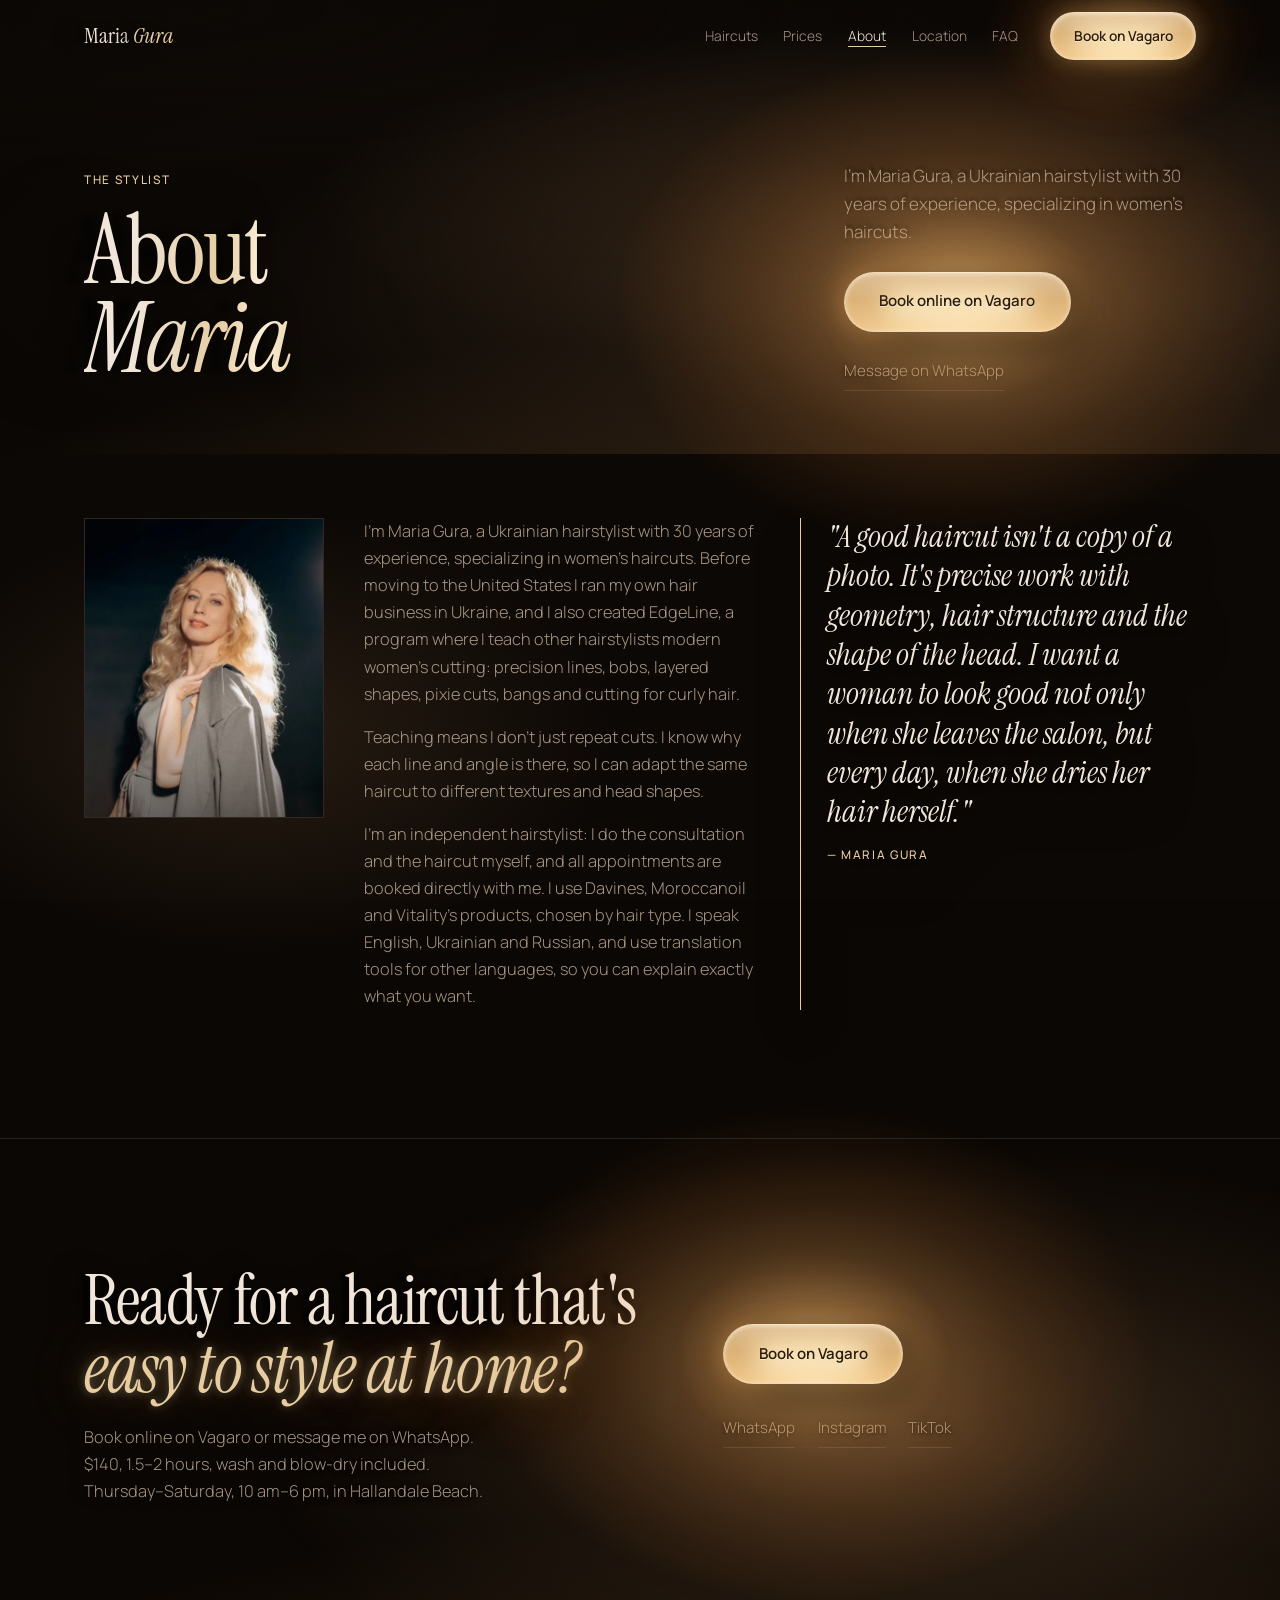
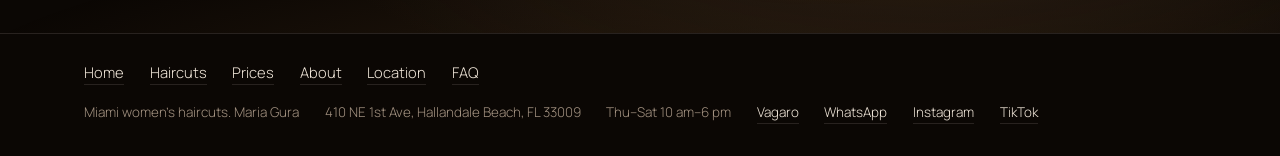
==== about/index.html @ efa4b30e "split site into pages" ====
<!DOCTYPE html>
<html lang="en">
<head>
<meta charset="utf-8">
<meta name="viewport" content="width=device-width, initial-scale=1">
<title>About Maria Gura | Women's Haircut Specialist, Hallandale Beach FL</title>
<meta name="description" content="Maria Gura is a Ukrainian hairstylist with 30 years of experience and the creator of EdgeLine, a program teaching hairstylists modern women's cutting.">
<meta name="theme-color" content="#0B0704">
<link rel="icon" href="/favicon.ico" sizes="32x32">
<link rel="icon" href="/favicon.svg" type="image/svg+xml">
<link rel="apple-touch-icon" href="/apple-touch-icon.png">
<link rel="canonical" href="https://mariagura.com/about/">
<meta property="og:type" content="website">
<meta property="og:url" content="https://mariagura.com/about/">
<meta property="og:site_name" content="Miami women's haircuts. Maria Gura">
<meta property="og:title" content="About Maria Gura">
<meta property="og:description" content="Maria Gura is a Ukrainian hairstylist with 30 years of experience and the creator of EdgeLine, a program teaching hairstylists modern women's cutting.">
<meta property="og:image" content="https://mariagura.com/images/maria-gura.jpg">
<meta property="og:image:width" content="640">
<meta property="og:image:height" content="640">
<meta property="og:image:alt" content="Maria Gura, women's haircut specialist in Hallandale Beach, FL">
<meta name="twitter:card" content="summary">
<link rel="preload" href="/assets/fonts/instrument-serif-latin-400-normal.woff2" as="font" type="font/woff2" crossorigin>
<link rel="preload" href="/assets/fonts/manrope-latin-300-normal.woff2" as="font" type="font/woff2" crossorigin>
<link rel="stylesheet" href="/css/style.css">
<script src="/js/analytics.js" defer></script>
<script src="/js/main.js" defer></script>
</head>
<body>

<div class="grain" aria-hidden="true"></div>

<header class="top" id="top-bar">
  <div class="wrap">
    <a class="mark" href="/">Maria <em>Gura</em></a>
    <nav class="links" aria-label="Pages">
      <a href="/haircuts/">Haircuts</a>
      <a href="/prices/">Prices</a>
      <a href="/about/" aria-current="page">About</a>
      <a href="/contact/">Location</a>
      <a href="/faq/">FAQ</a>
    </nav>
    <details class="menu">
      <summary>Menu</summary>
      <nav aria-label="Pages">
        <a href="/haircuts/">Haircuts</a>
        <a href="/prices/">Prices</a>
        <a href="/about/" aria-current="page">About</a>
        <a href="/contact/">Location</a>
        <a href="/faq/">FAQ</a>
      </nav>
    </details>
    <span class="lamp small"><a class="book" href="https://www.vagaro.com/Users/BusinessWidget.aspx?enc=MMLjhIwJMcwFQhXLL7ifVDbvYZsRbhAptQzbbm7GgDcwnjyCqwp7zsIEo/Ez3HB1ZsWcmwP61o4NrvgE0phO7OywcnB5UcsrumbVtzE0nMVJLJdPSKB/vt3mfkV/UhLJYPYe6byilDAQ1V3dABpL3WQs6q6Q+Q5jC7TtFvVKQ9042T9uSpSU/9s1L0h7MzUqxbCcYFdTby5lhnulZ4Y6B5/o4Pa1DmrM/BZS9leKmcGDRkD1kLUozFzNtafPtRz0O83yVJUekiHMa2pz99QHsF57OAmX54TL8Z05iAUDZJzmD2EBjYmCaRtBg/q2FefUj9Fap5cD81SyO0qzo1R7k9bGSxKA9IU05LXuTmj4A6P05jykJHCZaH15q4DV6e3Z2PwqIHd2iHIQOXltIdB0pRliA1bKwg4LgsX4xd7e/QncTavDeUfDSOuvLIptYjuMKnPwFPrjuIFpOlv5HZ9xQg==" target="_blank" rel="noopener"><span>Book on Vagaro</span></a></span>
  </div>
</header>

<main id="top">

<section class="stage page">
  <div class="center wrap">
    <div class="page-title">
      <p class="eyebrow">The stylist</p>
      <h1 class="headline">
        <span>About</span>
        <span><em>Maria</em></span>
      </h1>
    </div>
    <p class="lede">I'm Maria Gura, a Ukrainian hairstylist with 30 years of experience, specializing in women's haircuts.</p>
    <div class="actions">
      <span class="lamp"><a class="book" href="https://www.vagaro.com/Users/BusinessWidget.aspx?enc=MMLjhIwJMcwFQhXLL7ifVDbvYZsRbhAptQzbbm7GgDcwnjyCqwp7zsIEo/Ez3HB1ZsWcmwP61o4NrvgE0phO7OywcnB5UcsrumbVtzE0nMVJLJdPSKB/vt3mfkV/UhLJYPYe6byilDAQ1V3dABpL3WQs6q6Q+Q5jC7TtFvVKQ9042T9uSpSU/9s1L0h7MzUqxbCcYFdTby5lhnulZ4Y6B5/o4Pa1DmrM/BZS9leKmcGDRkD1kLUozFzNtafPtRz0O83yVJUekiHMa2pz99QHsF57OAmX54TL8Z05iAUDZJzmD2EBjYmCaRtBg/q2FefUj9Fap5cD81SyO0qzo1R7k9bGSxKA9IU05LXuTmj4A6P05jykJHCZaH15q4DV6e3Z2PwqIHd2iHIQOXltIdB0pRliA1bKwg4LgsX4xd7e/QncTavDeUfDSOuvLIptYjuMKnPwFPrjuIFpOlv5HZ9xQg==" target="_blank" rel="noopener"><span>Book online on Vagaro</span></a></span>
      <a class="quiet" href="https://wa.me/message/JENNVTPJMPMOB1" target="_blank" rel="noopener">Message on WhatsApp</a>
    </div>
  </div>
</section>

<section class="s warm-l" id="about">
  <div class="wrap">
    <div class="about">
      <figure class="portrait">
        <picture>
          <source srcset="/images/maria-gura.webp" type="image/webp">
          <img src="/images/maria-gura.jpg" width="640" height="640" loading="lazy" alt="Maria Gura, women's haircut specialist in Hallandale Beach, FL">
        </picture>
      </figure>
      <div class="prose">
        <p>I'm Maria Gura, a Ukrainian hairstylist with 30 years of experience, specializing in women's haircuts. Before moving to the United States I ran my own hair business in Ukraine, and I also created EdgeLine, a program where I teach other hairstylists modern women's cutting: precision lines, bobs, layered shapes, pixie cuts, bangs and cutting for curly hair.</p>
        <p>Teaching means I don't just repeat cuts. I know why each line and angle is there, so I can adapt the same haircut to different textures and head shapes.</p>
        <p>I'm an independent hairstylist: I do the consultation and the haircut myself, and all appointments are booked directly with me. I use Davines, Moroccanoil and Vitality's products, chosen by hair type. I speak English, Ukrainian and Russian, and use translation tools for other languages, so you can explain exactly what you want.</p>
      </div>
      <blockquote>"A good haircut isn't a copy of a photo. It's precise work with geometry, hair structure and the shape of the head. I want a woman to look good not only when she leaves the salon, but every day, when she dries her hair herself."<cite>— Maria Gura</cite></blockquote>
    </div>
  </div>
</section>

<section class="cta">
  <div class="wrap cta-grid">
    <div>
      <h2>Ready for a haircut that's <em>easy to style at home?</em></h2>
      <p>Book online on Vagaro or message me on WhatsApp. $140, 1.5–2 hours, wash and blow-dry included. Thursday–Saturday, 10 am–6 pm, in Hallandale Beach.</p>
    </div>
    <div>
      <div class="actions">
        <span class="lamp"><a class="book" href="https://www.vagaro.com/Users/BusinessWidget.aspx?enc=MMLjhIwJMcwFQhXLL7ifVDbvYZsRbhAptQzbbm7GgDcwnjyCqwp7zsIEo/Ez3HB1ZsWcmwP61o4NrvgE0phO7OywcnB5UcsrumbVtzE0nMVJLJdPSKB/vt3mfkV/UhLJYPYe6byilDAQ1V3dABpL3WQs6q6Q+Q5jC7TtFvVKQ9042T9uSpSU/9s1L0h7MzUqxbCcYFdTby5lhnulZ4Y6B5/o4Pa1DmrM/BZS9leKmcGDRkD1kLUozFzNtafPtRz0O83yVJUekiHMa2pz99QHsF57OAmX54TL8Z05iAUDZJzmD2EBjYmCaRtBg/q2FefUj9Fap5cD81SyO0qzo1R7k9bGSxKA9IU05LXuTmj4A6P05jykJHCZaH15q4DV6e3Z2PwqIHd2iHIQOXltIdB0pRliA1bKwg4LgsX4xd7e/QncTavDeUfDSOuvLIptYjuMKnPwFPrjuIFpOlv5HZ9xQg==" target="_blank" rel="noopener"><span>Book on Vagaro</span></a></span>
      </div>
      <div class="links">
        <a class="quiet" href="https://wa.me/message/JENNVTPJMPMOB1" target="_blank" rel="noopener">WhatsApp</a>
        <a class="quiet" href="https://www.instagram.com/womens.haircut.miami/" target="_blank" rel="noopener">Instagram</a>
        <a class="quiet" href="https://www.tiktok.com/@guramariahaircut" target="_blank" rel="noopener">TikTok</a>
      </div>
    </div>
  </div>
</section>

</main>

<footer>
  <div class="wrap">
    <nav class="foot-pages" aria-label="Pages">
      <a href="/">Home</a>
      <a href="/haircuts/">Haircuts</a>
      <a href="/prices/">Prices</a>
      <a href="/about/">About</a>
      <a href="/contact/">Location</a>
      <a href="/faq/">FAQ</a>
    </nav>
    <div class="foot-info">
      <span>Miami women's haircuts. Maria Gura</span>
      <span>410 NE 1st Ave, Hallandale Beach, FL 33009</span>
      <span>Thu–Sat 10 am–6 pm</span>
      <a href="https://www.vagaro.com/Users/BusinessWidget.aspx?enc=MMLjhIwJMcwFQhXLL7ifVDbvYZsRbhAptQzbbm7GgDcwnjyCqwp7zsIEo/Ez3HB1ZsWcmwP61o4NrvgE0phO7OywcnB5UcsrumbVtzE0nMVJLJdPSKB/vt3mfkV/UhLJYPYe6byilDAQ1V3dABpL3WQs6q6Q+Q5jC7TtFvVKQ9042T9uSpSU/9s1L0h7MzUqxbCcYFdTby5lhnulZ4Y6B5/o4Pa1DmrM/BZS9leKmcGDRkD1kLUozFzNtafPtRz0O83yVJUekiHMa2pz99QHsF57OAmX54TL8Z05iAUDZJzmD2EBjYmCaRtBg/q2FefUj9Fap5cD81SyO0qzo1R7k9bGSxKA9IU05LXuTmj4A6P05jykJHCZaH15q4DV6e3Z2PwqIHd2iHIQOXltIdB0pRliA1bKwg4LgsX4xd7e/QncTavDeUfDSOuvLIptYjuMKnPwFPrjuIFpOlv5HZ9xQg==" target="_blank" rel="noopener">Vagaro</a>
      <a href="https://wa.me/message/JENNVTPJMPMOB1" target="_blank" rel="noopener">WhatsApp</a>
      <a href="https://www.instagram.com/womens.haircut.miami/" target="_blank" rel="noopener">Instagram</a>
      <a href="https://www.tiktok.com/@guramariahaircut" target="_blank" rel="noopener">TikTok</a>
    </div>
  </div>
</footer>

<nav class="mbar" aria-label="Book">
  <span class="lamp"><a class="book" href="https://www.vagaro.com/Users/BusinessWidget.aspx?enc=MMLjhIwJMcwFQhXLL7ifVDbvYZsRbhAptQzbbm7GgDcwnjyCqwp7zsIEo/Ez3HB1ZsWcmwP61o4NrvgE0phO7OywcnB5UcsrumbVtzE0nMVJLJdPSKB/vt3mfkV/UhLJYPYe6byilDAQ1V3dABpL3WQs6q6Q+Q5jC7TtFvVKQ9042T9uSpSU/9s1L0h7MzUqxbCcYFdTby5lhnulZ4Y6B5/o4Pa1DmrM/BZS9leKmcGDRkD1kLUozFzNtafPtRz0O83yVJUekiHMa2pz99QHsF57OAmX54TL8Z05iAUDZJzmD2EBjYmCaRtBg/q2FefUj9Fap5cD81SyO0qzo1R7k9bGSxKA9IU05LXuTmj4A6P05jykJHCZaH15q4DV6e3Z2PwqIHd2iHIQOXltIdB0pRliA1bKwg4LgsX4xd7e/QncTavDeUfDSOuvLIptYjuMKnPwFPrjuIFpOlv5HZ9xQg==" target="_blank" rel="noopener"><span>Book on Vagaro</span></a></span>
  <a class="quiet" href="https://wa.me/message/JENNVTPJMPMOB1" target="_blank" rel="noopener">WhatsApp</a>
</nav>

</body>
</html>
---- css/style.css ----
/* ════════════════════════════════════════════════════
   ШРИФТИ — лежать у assets/fonts, а не на Google Fonts:
   так сторінці не потрібне жодне чуже джерело, і CSP
   лишається font-src 'self'. Тільки латиниця — сайт
   англійською.
   ════════════════════════════════════════════════════ */
@font-face{font-family:"Instrument Serif";font-style:normal;font-weight:400;font-display:swap;src:url("../assets/fonts/instrument-serif-latin-400-normal.woff2") format("woff2")}
@font-face{font-family:"Instrument Serif";font-style:italic;font-weight:400;font-display:swap;src:url("../assets/fonts/instrument-serif-latin-400-italic.woff2") format("woff2")}
@font-face{font-family:Manrope;font-style:normal;font-weight:300;font-display:swap;src:url("../assets/fonts/manrope-latin-300-normal.woff2") format("woff2")}
@font-face{font-family:Manrope;font-style:normal;font-weight:400;font-display:swap;src:url("../assets/fonts/manrope-latin-400-normal.woff2") format("woff2")}
@font-face{font-family:Manrope;font-style:normal;font-weight:500;font-display:swap;src:url("../assets/fonts/manrope-latin-500-normal.woff2") format("woff2")}
@font-face{font-family:Manrope;font-style:normal;font-weight:600;font-display:swap;src:url("../assets/fonts/manrope-latin-600-normal.woff2") format("woff2")}

/* ════════════════════════════════════════════════════
   ПАЛІТРА — міняється тут, в одному місці
   ════════════════════════════════════════════════════ */
:root{
  --stage:      #0B0704;   /* стіна в глибині          */
  --stage-2:    #120C07;   /* трохи світліша поверхня  */
  --stage-warm: #3D2C1C;   /* прогріта лампою ділянка  */
  --type:       #F0E6D9;   /* основний текст           */
  --type-soft:  #A39281;   /* другорядний текст        */
  --gloss:      #E6CCA0;   /* шампань                  */
  --gloss-hot:  #FBEED6;   /* пік відблиску            */
  --line:       rgba(240,230,217,.12);
  --line-2:     rgba(240,230,217,.07);

  --f-display: "Instrument Serif", Georgia, serif;
  --f-ui:      "Manrope", system-ui, sans-serif;

  --ease: cubic-bezier(.16,.78,.28,1);

  /* напрям світла за замовчуванням: лампа праворуч, тіні вліво й угору.
     js/main.js перераховує його для кожного тексту окремо — див. нижче */
  --lx: -.83;   /* напрям тіні, одиничний вектор від лампи до тексту */
  --ly: -.55;
  --ld: 1;      /* довжина: що далі від лампи, то довша тінь         */
  --la: 1;      /* густота: що далі від лампи, то блідіша             */

  /* світіння золотих слів у заголовках: тепла пляма на тлі
     навколо слова, але тьмяніша за лампу. Підказує, що тут
     починається новий розділ. Два внутрішні шари — сяйво на
     самих літерах, два зовнішні — світло, що лягає на стіну. */
  --glow-word:
    0 0 8px   rgba(240,214,170,.35),
    0 0 24px  rgba(230,196,140,.30),
    0 0 60px  rgba(214,160,92,.40),
    0 0 120px rgba(200,140,70,.30);

  --wrap: 1240px;
  --pad: clamp(1.5rem,5vw,5.5rem);
}

*{box-sizing:border-box;margin:0;padding:0}

/* ── тіні від лампи ──────────────────────────────────
   Кнопка запису — це лампа, і тіні від літер розходяться
   від неї, як від справжньої лампочки: текст ліворуч від неї
   кидає тінь уліво, текст над нею — угору, під нею — униз.
   Сам напрям (--lx/--ly), довжину (--ld) і густоту (--la)
   main.js ставить кожному тексту окремо. Оголошено на *, а не
   на :root, бо змінна, зібрана на :root, успадковується вже
   готовою — і всі тексти мали б один напрям на всіх.
   ─────────────────────────────────────────────────── */
*{
  --sh-text:
    calc(var(--lx) * 3px * var(--ld)) calc(var(--ly) * 3px * var(--ld)) 3px rgba(0,0,0,calc(.9 * var(--la))),
    calc(var(--lx) * 10px * var(--ld)) calc(var(--ly) * 10px * var(--ld)) 12px rgba(0,0,0,calc(.5 * var(--la)));
  --sh-text-big:
    calc(var(--lx) * 5px * var(--ld)) calc(var(--ly) * 5px * var(--ld)) 3px rgba(0,0,0,calc(.95 * var(--la))),
    calc(var(--lx) * 14px * var(--ld)) calc(var(--ly) * 14px * var(--ld)) 14px rgba(0,0,0,calc(.58 * var(--la)));
  --sh-head:
    drop-shadow(calc(var(--lx) * 10px * var(--ld)) calc(var(--ly) * 10px * var(--ld)) 4px rgba(0,0,0,calc(.9 * var(--la))))
    drop-shadow(calc(var(--lx) * 25px * var(--ld)) calc(var(--ly) * 25px * var(--ld)) 20px rgba(0,0,0,calc(.55 * var(--la))));
  /* те саме, що --sh-head, але як text-shadow. Для заголовків,
     у яких є світні слова: filter клав би тінь і на саме сяйво,
     і навколо слова виходила б темна пляма замість світлої. */
  --sh-head-text:
    calc(var(--lx) * 10px * var(--ld)) calc(var(--ly) * 10px * var(--ld)) 4px rgba(0,0,0,calc(.9 * var(--la))),
    calc(var(--lx) * 25px * var(--ld)) calc(var(--ly) * 25px * var(--ld)) 20px rgba(0,0,0,calc(.55 * var(--la)));
  /* слово, що само світиться, кидає лише коротку легку тінь —
     довга темна тінь з'їла б світло, яке воно кладе на тло */
  --sh-glow-text:
    calc(var(--lx) * 6px * var(--ld)) calc(var(--ly) * 6px * var(--ld)) 3px rgba(0,0,0,calc(.6 * var(--la)));
  --sh-hero:
    drop-shadow(calc(var(--lx) * 15px * var(--ld)) calc(var(--ly) * 15px * var(--ld)) 5px rgba(0,0,0,calc(.95 * var(--la))))
    drop-shadow(calc(var(--lx) * 36px * var(--ld)) calc(var(--ly) * 36px * var(--ld)) 26px rgba(0,0,0,calc(.62 * var(--la))));
}
html{scroll-behavior:smooth;scroll-padding-top:5rem;overflow-x:clip}
body{
  background:var(--stage);
  color:var(--type);
  font-family:var(--f-ui);
  font-weight:300;
  font-size:1.02rem;
  line-height:1.66;
  -webkit-font-smoothing:antialiased;
  overflow-x:clip;
}
a{color:inherit}
b,strong{font-weight:500;color:var(--type)}

/* дрібне зерно на поверхнях */
.grain{
  position:fixed; inset:0; z-index:50; pointer-events:none;
  opacity:.34; mix-blend-mode:overlay;
  background-image:url("../assets/grain.svg");
}

.wrap{width:100%;max-width:var(--wrap);margin-inline:auto;padding-inline:var(--pad)}
.eyebrow{font-size:.74rem;font-weight:500;letter-spacing:.14em;text-transform:uppercase;color:var(--gloss)}
.soft{color:var(--type-soft)}

/* ── шапка ───────────────────────────────────────── */
.top{
  position:fixed; top:0; left:0; right:0; z-index:40;
  transition:background-color .6s var(--ease), border-color .6s var(--ease);
  border-bottom:1px solid transparent;
}
.top.scrolled{background:rgba(11,7,4,.88);backdrop-filter:blur(10px);-webkit-backdrop-filter:blur(10px);border-color:var(--line)}
.top .wrap{display:flex;align-items:center;gap:2rem;height:4.5rem}
.mark{
  font-family:var(--f-display);
  font-size:clamp(1.15rem,2.1vw,1.4rem);
  text-decoration:none;white-space:nowrap;
  text-shadow:var(--sh-text-big);
}
.mark em{font-style:italic;color:var(--gloss)}
.top .links{display:flex;gap:1.6rem;margin-left:auto}
.top nav a{font-size:.86rem;color:var(--type-soft);text-decoration:none;transition:color .5s var(--ease)}
.top nav a:hover{color:var(--type)}
/* сторінка, на якій ми зараз: світла, з тонкою золотою рискою */
.top nav a[aria-current="page"]{color:var(--type);box-shadow:inset 0 -1px 0 var(--gloss)}

/* ── меню на вузьких екранах ─────────────────────────
   <details> відкривається й без JavaScript; main.js лише
   закриває його після вибору пункту чи кліку повз.
   ─────────────────────────────────────────────────── */
.menu{display:none;position:relative}
.menu summary{
  list-style:none; cursor:pointer;
  font-size:.86rem; color:var(--type-soft);
  padding:.4rem 0; border-bottom:1px solid var(--line);
  transition:color .5s var(--ease), border-color .5s var(--ease);
}
.menu summary::-webkit-details-marker{display:none}
.menu summary::after{content:"+";display:inline-block;margin-left:.45rem;color:var(--gloss);transition:transform .5s var(--ease)}
.menu[open] summary{color:var(--type);border-color:var(--gloss)}
.menu[open] summary::after{transform:rotate(45deg)}
.menu nav{
  position:absolute; right:0; top:calc(100% + .9rem);
  min-width:13rem; padding:.6rem 1.4rem;
  display:flex; flex-direction:column;
  background:rgba(11,7,4,.97); border:1px solid var(--line);
  box-shadow:0 24px 50px -20px rgba(0,0,0,.8);
}
.menu nav a{font:400 1.45rem/1.2 var(--f-display);color:var(--type);padding:.55rem 0;border-bottom:1px solid var(--line-2)}
.menu nav a:last-child{border-bottom:0}
.menu nav a[aria-current="page"]{color:var(--gloss);box-shadow:none}

/* ── лампа (кнопка запису) ───────────────────────────
   Матова колба з ниткою розжарення. Дихає повільно.
   ─────────────────────────────────────────────────── */
.lamp{position:relative;display:inline-flex;isolation:isolate}
.lamp::before{
  content:"";
  position:absolute; left:50%; top:50%;
  width:min(820px,160vw); height:min(600px,120vw);
  transform:translate(-50%,-50%);
  z-index:-1; pointer-events:none; border-radius:50%;
  background:
    radial-gradient(closest-side, rgba(255,222,168,.34) 0%, rgba(255,186,104,.15) 17%, transparent 34%),
    radial-gradient(closest-side, rgba(255,196,120,.42) 0%, rgba(255,176,92,.26) 26%, rgba(250,150,62,.13) 50%, rgba(240,132,48,.05) 70%, transparent 84%);
  animation:spill 9s ease-in-out infinite, lampflicker 3.3s ease-in-out infinite;
}
.lamp.small::before{width:340px;height:240px;opacity:.7}
.book{
  position:relative; overflow:hidden; display:inline-block;
  font-family:var(--f-ui); font-size:.94rem; font-weight:600;
  color:#2B1B09; text-decoration:none; white-space:nowrap;
  border:1px solid rgba(255,238,206,.5); border-radius:100px;
  padding:1.02rem 2.15rem; cursor:pointer;
  background:
    linear-gradient(180deg, rgba(255,255,255,.28) 0%, rgba(255,255,255,0) 46%),
    radial-gradient(72% 150% at 50% 122%, #FFEFCF 0%, #F6D9A4 34%, #E3BB80 66%, #CDA268 100%);
  box-shadow:
    inset 0 1px 4px rgba(255,255,255,.55),
    inset 0 -7px 16px rgba(255,206,138,.4),
    0 0 22px rgba(255,186,104,.3),
    0 0 58px rgba(255,164,78,.17),
    10px -4px 18px -6px rgba(0,0,0,.5),
    18px 22px 44px -12px rgba(0,0,0,.75);
  animation:bulb 9s ease-in-out infinite;
  transition:transform .55s var(--ease), box-shadow .55s var(--ease);
}
.book::before{
  content:""; position:absolute; left:50%; top:52%;
  width:62%; height:30%; transform:translate(-50%,-50%);
  border-radius:100px; background:#FFF0CE; filter:blur(11px);
  pointer-events:none; animation:filament 9s ease-in-out infinite;
}
.book::after{
  content:""; position:absolute; top:-30%; left:-45%;
  width:42%; height:160%; transform:skewX(-16deg);
  background:linear-gradient(100deg, transparent 0%, rgba(255,250,238,.30) 42%, rgba(255,252,244,.46) 50%, rgba(255,250,238,.30) 58%, transparent 100%);
  filter:blur(7px); pointer-events:none;
  animation:gleam 9s cubic-bezier(.45,.05,.3,1) infinite;
}
.book > span{position:relative;z-index:1;text-shadow:0 1px 0 rgba(255,245,225,.55)}
.lamp:hover .book{transform:translateY(-2px)}
.lamp.small .book{padding:.7rem 1.4rem;font-size:.86rem}

.quiet{
  font-size:.94rem; color:var(--type-soft); text-decoration:none;
  padding:.4rem 0; border-bottom:1px solid var(--line);
  text-shadow:var(--sh-text);
  transition:color .55s var(--ease), border-color .55s var(--ease);
}
.quiet:hover{color:var(--type);border-color:var(--gloss)}
a:focus-visible,.book:focus-visible,summary:focus-visible{outline:2px solid var(--gloss);outline-offset:3px}

/* ── кімната (перший екран) ──────────────────────── */
.stage{
  position:relative; min-height:100svh;
  display:flex; flex-direction:column;
  padding-top:4.5rem;
  isolation:isolate;
}
.stage::before{
  content:""; position:absolute; inset:0; z-index:-3;
  background:
    radial-gradient(86% 74% at 24% 70%, var(--stage-warm) 0%, rgba(45,32,20,.55) 42%, transparent 74%),
    radial-gradient(70% 52% at 30% 44%, rgba(92,64,38,.42) 0%, transparent 68%),
    radial-gradient(95% 58% at 82% 2%, #0F0A06 0%, transparent 68%),
    radial-gradient(125% 72% at 44% 120%, rgba(214,148,76,.20) 0%, transparent 62%);
  animation:ambient 9s ease-in-out infinite;
}
.stage::after{
  content:""; position:absolute; inset:0; z-index:-2; pointer-events:none;
  background:radial-gradient(128% 100% at 36% 62%, transparent 42%, rgba(0,0,0,.58) 100%);
}
.center{
  flex:1; display:flex; flex-direction:column; justify-content:center;
  padding-block:clamp(2.5rem,7vh,5rem);
}
.headline{
  font-family:var(--f-display); font-weight:400;
  font-size:clamp(2.7rem,10vw,8.4rem); line-height:.92; letter-spacing:-.025em;
  margin-bottom:clamp(1.5rem,3.5vh,2.4rem);
  filter:var(--sh-hero);
}
.headline > span{
  display:block; white-space:nowrap;
  background:linear-gradient(94deg, var(--type) 0%, var(--type) 26%, var(--gloss) 42%, var(--gloss-hot) 50%, var(--gloss) 58%, var(--type) 74%, var(--type) 100%);
  background-size:260% 100%; background-position:190% 0;
  -webkit-background-clip:text; background-clip:text; color:transparent;
  opacity:0;
  animation:settle 1.6s var(--ease) forwards, drift 26s cubic-bezier(.42,0,.36,1) 2.6s infinite;
}
.headline > span:nth-of-type(1){animation-delay:.42s,2.6s}
.headline > span:nth-of-type(2){animation-delay:.62s,3.1s}
.headline small{
  display:block; margin-top:1.4rem;
  font:400 clamp(1rem,1.5vw,1.15rem)/1.5 var(--f-ui); letter-spacing:.01em;
  color:var(--gloss); max-width:34ch; white-space:normal;
  opacity:0; animation:settle 1.5s var(--ease) .78s forwards;
}
.lede{
  max-width:44ch; font-size:clamp(.98rem,1.7vw,1.06rem); line-height:1.66;
  color:var(--type-soft); margin-bottom:clamp(1.9rem,4vh,2.6rem);
  text-shadow:var(--sh-text-big);
  opacity:0; animation:settle 1.5s var(--ease) .88s forwards;
}
.actions{display:flex;align-items:center;gap:clamp(1.1rem,3vw,2rem);flex-wrap:wrap;opacity:0;animation:settle 1.5s var(--ease) 1.08s forwards}
.proof{
  display:flex; flex-wrap:wrap; gap:.4rem 1.6rem;
  padding-block:clamp(1.2rem,3vh,1.8rem) clamp(1.5rem,3.4vw,3rem);
  border-top:1px solid var(--line);
  font-size:.85rem; color:var(--type-soft);
  text-shadow:var(--sh-text-big);
  opacity:0; animation:settle 1.5s var(--ease) 1.32s forwards;
}
.proof li{list-style:none;white-space:nowrap}
.proof li::before{content:"·";color:var(--gloss);margin-right:.6rem}
.proof li:first-child::before{content:none}

/* ── розділи ─────────────────────────────────────── */
main{isolation:isolate}
section.s{position:relative;padding-block:clamp(4.5rem,10vw,8rem) 0}
/* теплі плями світла, що лежать на деяких розділах */
.s.warm-l::before,.s.warm-r::before{
  content:""; position:absolute; z-index:-1; pointer-events:none;
  top:0; width:70%; height:100%;
  background:radial-gradient(closest-side, rgba(61,44,28,.55), transparent 80%);
}
.s.warm-l::before{left:-15%}
.s.warm-r::before{right:-15%}

.s-head{display:grid;grid-template-columns:15rem 1fr;gap:2.5rem;align-items:baseline;margin-bottom:clamp(2rem,4vw,3rem)}
.s-head h2{
  font-family:var(--f-display); font-weight:400;
  font-size:clamp(2.3rem,4.8vw,4.2rem); line-height:1; letter-spacing:-.015em;
  text-shadow:var(--sh-head-text);
}
.s-head h2 em{color:var(--gloss);text-shadow:var(--glow-word), var(--sh-glow-text)}
.s-head p{margin-top:1rem;max-width:46ch;color:var(--type-soft);text-shadow:var(--sh-text)}
.two{display:grid;grid-template-columns:15rem 1fr;gap:2.5rem}
.prose{max-width:46em;color:var(--type-soft)}
.prose p+p{margin-top:1rem}

/* коротко про головне */
.facts{display:grid;grid-template-columns:minmax(15rem,20rem) 1fr;border-top:1px solid var(--line);border-bottom:1px solid var(--line)}
.price-big{padding:2.4rem 2.5rem 2.4rem 0;border-right:1px solid var(--line)}
.price-big .num{
  font-family:var(--f-display); font-size:clamp(5rem,9vw,7.5rem); line-height:.9;
  color:var(--gloss);
  text-shadow:0 0 40px rgba(230,204,160,.25), var(--sh-text-big);
}
.price-big .num sup{font-size:.4em;vertical-align:.9em;margin-right:.08em}
.price-big p{margin-top:1rem;font-size:.92rem;color:var(--type-soft)}
.facts dl{display:grid;grid-template-columns:repeat(3,1fr)}
.facts dl > div{padding:1.4rem 1.6rem;border-left:1px solid var(--line-2);border-bottom:1px solid var(--line-2)}
.facts dt{font-size:.7rem;font-weight:500;letter-spacing:.14em;text-transform:uppercase;color:var(--gloss);margin-bottom:.45rem}
.facts dd{font-size:.94rem;line-height:1.5}
.facts dd span{color:var(--type-soft)}

/* процес */
.process{border-left:1px solid var(--line)}
.process li{list-style:none;padding:0 0 2.2rem 2.2rem;position:relative;max-width:46em}
.process li::before{
  content:""; position:absolute; left:-4px; top:.8rem;
  width:7px; height:7px; border-radius:50%;
  background:var(--gloss); box-shadow:0 0 14px rgba(230,204,160,.6);
}
.process h3{font:italic 400 clamp(1.5rem,2.3vw,1.85rem)/1.15 var(--f-display);margin-bottom:.4rem;filter:var(--sh-head)}
.process p{color:var(--type-soft)}
.total{margin-top:.4rem;padding-left:2.2rem;max-width:46em}

/* стрижки */
.cuts{display:grid;grid-template-columns:repeat(3,1fr);border-top:1px solid var(--line)}
.cut{padding:2rem 2rem 2.4rem 0;border-bottom:1px solid var(--line)}
.cut:not(:nth-child(3n+1)){padding-left:2rem;border-left:1px solid var(--line)}
.cut h3{font:400 clamp(1.55rem,2.2vw,1.9rem)/1.1 var(--f-display);margin-bottom:.7rem;filter:var(--sh-head)}
.cut p{font-size:.95rem;color:var(--type-soft)}
.cut a{color:var(--gloss);text-decoration:none;border-bottom:1px solid rgba(230,204,160,.35)}

/* типи волосся */
.types{display:grid;grid-template-columns:1fr 1fr;gap:0 3rem}
.type{padding:1.5rem 0;border-top:1px solid var(--line)}
.type h3{font-size:.74rem;font-weight:500;letter-spacing:.14em;text-transform:uppercase;color:var(--gloss);margin-bottom:.6rem}
.type p{color:var(--type-soft)}
.type.wide{grid-column:1/-1;margin-top:1rem;padding:1.8rem 2rem;border:1px solid var(--line);background:rgba(61,44,28,.22)}

/* чесні випадки */
.cases{display:grid;grid-template-columns:repeat(3,1fr);gap:1.2rem}
.case{padding:1.8rem;border:1px solid var(--line);background:var(--stage-2)}
.case h3{font:italic 400 1.55rem/1.15 var(--f-display);margin-bottom:.7rem}
.case p{font-size:.95rem;color:var(--type-soft)}

.fixes{columns:2;column-gap:2.5rem;margin:1.2rem 0 1.6rem;list-style:none}
.fixes li{break-inside:avoid;padding:.65rem 0 .65rem 1.4rem;border-bottom:1px solid var(--line-2);position:relative;color:var(--type)}
.fixes li::before{content:"—";position:absolute;left:0;color:var(--gloss)}

/* таблиці */
table{width:100%;border-collapse:collapse}
th{font-size:.7rem;font-weight:500;letter-spacing:.14em;text-transform:uppercase;color:var(--gloss);text-align:left;padding:0 1rem .8rem 0;border-bottom:1px solid var(--line)}
td{padding:1.2rem 1rem 1.2rem 0;border-bottom:1px solid var(--line-2);vertical-align:top}
td.svc{font:400 1.6rem/1.15 var(--f-display)}
td.price{font:400 1.8rem/1 var(--f-display);color:var(--gloss);white-space:nowrap}
td.price a{font:400 .9rem/1.4 var(--f-ui);color:var(--gloss)}
td.time{white-space:nowrap;color:var(--type-soft);font-size:.92rem}
td.note{color:var(--type-soft);font-size:.94rem}
.fine{margin-top:1.1rem;font-size:.92rem;color:var(--type-soft)}
.refresh td{padding:.85rem 1rem .85rem 0}
.refresh td:first-child{font:400 1.4rem/1.2 var(--f-display)}
.refresh td:last-child{color:var(--type-soft)}

/* про Марію */
.about{display:grid;grid-template-columns:15rem 1fr 1fr;gap:2.5rem}
.portrait{
  position:relative; aspect-ratio:4/5; overflow:hidden;
  border:1px solid var(--line); background:var(--stage-2);
}
.portrait img{
  display:block; width:100%; height:100%;
  object-fit:cover; object-position:46% 30%;
}
/* фото зняте з контровим світлом справа — те саме, що й на сторінці;
   нижній край тоне в темряві кімнати */
.portrait::after{
  content:""; position:absolute; inset:0; pointer-events:none;
  background:linear-gradient(180deg, transparent 62%, rgba(11,7,4,.55) 100%);
}
blockquote{
  font:italic 400 clamp(1.5rem,2.4vw,2rem)/1.28 var(--f-display);
  border-left:1px solid var(--gloss); padding-left:1.6rem;
  filter:var(--sh-head);
}
blockquote cite{display:block;margin-top:1rem;font:500 .74rem/1 var(--f-ui);letter-spacing:.14em;text-transform:uppercase;color:var(--gloss);font-style:normal}

/* адреса */
.loc{display:grid;grid-template-columns:1fr 1fr;border:1px solid var(--line)}
.loc > div{padding:2.2rem}
.loc > div+div{border-left:1px solid var(--line)}
.loc .addr{font:400 clamp(1.9rem,3vw,2.5rem)/1.08 var(--f-display);margin:.8rem 0 1.2rem;filter:var(--sh-head)}
.loc ul{list-style:none}
.loc li{padding:.6rem 0;border-bottom:1px solid var(--line-2);color:var(--type-soft)}
.loc li b{color:var(--type)}
.loc .quiet{display:inline-block;margin-top:1.4rem}
/* телефон — для довідки, не для дзвінків: дрібно й тихо, щоб
   погляд ішов до Vagaro й WhatsApp, а не до номера */
.loc-phone{margin-top:1.6rem;font-size:.82rem;line-height:1.55;color:var(--type-soft);opacity:.8;max-width:38ch}
.loc-phone .nowrap{white-space:nowrap;color:var(--type)}
.loc-phone a{color:inherit;text-decoration:none;border-bottom:1px solid var(--line);transition:color .5s var(--ease),border-color .5s var(--ease)}
.loc-phone a:hover{color:var(--type);border-color:var(--gloss)}

/* запис */
.book-grid{display:grid;grid-template-columns:repeat(4,1fr);border-top:1px solid var(--line)}
.book-grid > div{padding:1.6rem 1.6rem 2rem 0}
.book-grid > div+div{padding-left:1.6rem;border-left:1px solid var(--line)}
.book-grid h3{font:400 1.6rem/1.1 var(--f-display);margin-bottom:.6rem}
.book-grid p{font-size:.95rem;color:var(--type-soft)}
.book-grid a{color:var(--gloss)}

/* FAQ */
.faq details{border-bottom:1px solid var(--line)}
.faq summary{
  list-style:none; cursor:pointer; position:relative;
  padding:1.15rem 2.5rem 1.15rem 0;
  font:400 clamp(1.3rem,2vw,1.55rem)/1.25 var(--f-display);
  transition:color .5s var(--ease);
}
.faq summary:hover{color:var(--gloss-hot)}
.faq summary::-webkit-details-marker{display:none}
.faq summary::after{content:"+";position:absolute;right:.2rem;top:1rem;font:300 1.6rem/1 var(--f-ui);color:var(--gloss);transition:transform .5s var(--ease)}
.faq details[open] summary::after{transform:rotate(45deg)}
.faq details p{padding:0 0 1.3rem;max-width:46em;color:var(--type-soft)}

/* фінальний заклик — друга кімната з лампою */
.cta{position:relative;margin-top:clamp(5rem,10vw,8rem);padding-block:clamp(5rem,10vw,8rem);isolation:isolate;border-top:1px solid var(--line)}
.cta::before{
  content:""; position:absolute; inset:0; z-index:-2;
  background:
    radial-gradient(70% 80% at 72% 60%, var(--stage-warm) 0%, rgba(45,32,20,.45) 45%, transparent 75%),
    radial-gradient(110% 70% at 60% 120%, rgba(214,148,76,.16) 0%, transparent 62%);
  animation:ambient 9s ease-in-out infinite;
}
.cta-grid{display:grid;grid-template-columns:1.25fr 1fr;gap:3rem;align-items:center}
.cta h2{
  font-family:var(--f-display); font-weight:400;
  font-size:clamp(2.6rem,5.4vw,4.8rem); line-height:.98; letter-spacing:-.02em;
  text-shadow:var(--sh-head-text);
}
.cta h2 em{color:var(--gloss);text-shadow:var(--glow-word), var(--sh-glow-text)}
.cta p{margin-top:1.3rem;max-width:42ch;color:var(--type-soft);text-shadow:var(--sh-text)}
.cta .actions{opacity:1;animation:none;gap:1.4rem}
.cta .links{display:flex;gap:1.4rem;flex-wrap:wrap;margin-top:1.6rem}

footer{border-top:1px solid var(--line);padding:1.6rem 0 2rem;font-size:.84rem;color:var(--type-soft)}
footer .wrap{display:grid;gap:1rem}
.foot-pages,.foot-info{display:flex;flex-wrap:wrap;gap:.5rem 1.6rem}
.foot-pages a{font-size:.92rem}
footer a{color:var(--type);text-decoration:none;border-bottom:1px solid var(--line)}

/* те, що раніше стояло в атрибутах style="" — CSP не пускає inline-стилі */
.price-label{margin:0 0 .8rem}
.facts dl > .span-2{grid-column:span 2}
.loc .parking{margin-top:.6rem}
.loc-intro{margin-bottom:.8rem}

/* ── внутрішні сторінки ──────────────────────────────
   Та сама кімната з лампою, що й на головній, тільки нижча:
   заголовок сторінки ліворуч, лампа праворуч, без смуги
   переваг унизу. Тіні рахуються від цієї лампи так само.
   ─────────────────────────────────────────────────── */
.stage.page{min-height:auto}
.stage.page .center{padding-block:clamp(3.5rem,10vh,6.5rem) clamp(2.5rem,7vh,4.5rem)}
.stage.page .headline{font-size:clamp(2.6rem,8vw,6rem)}
.page-title .eyebrow{margin-bottom:1.1rem;opacity:0;animation:settle 1.5s var(--ease) .3s forwards}
.stage.page + section.s{padding-top:clamp(2rem,5vw,4rem)}
.lede a{color:var(--type);text-decoration:none;border-bottom:1px solid var(--gloss)}

/* ── анонси на головній ──────────────────────────────
   Кожна картка — короткий вхід на свою сторінку.
   ─────────────────────────────────────────────────── */
.teasers{display:grid;grid-template-columns:repeat(3,1fr);border-top:1px solid var(--line)}
.teaser{
  display:flex; flex-direction:column; gap:.6rem;
  padding:2rem 2rem 2.2rem 0; text-decoration:none;
  border-bottom:1px solid var(--line);
  transition:background-color .6s var(--ease);
}
.teaser:not(:nth-child(3n+1)){padding-left:2rem;border-left:1px solid var(--line)}
.teaser h3{font:400 clamp(1.55rem,2.2vw,1.9rem)/1.1 var(--f-display);text-shadow:var(--sh-head-text)}
.teaser h3 em{color:var(--gloss);text-shadow:var(--glow-word), var(--sh-glow-text)}
.teaser p:not(.eyebrow){font-size:.95rem;color:var(--type-soft);flex:1}
.teaser .more{font-size:.86rem;color:var(--type-soft);transition:color .5s var(--ease)}
.teaser .more::after{content:"→";display:inline-block;margin-left:.45rem;color:var(--gloss);transition:transform .5s var(--ease)}
.teaser:hover{background:rgba(61,44,28,.18)}
.teaser:hover .more{color:var(--type)}
.teaser:hover .more::after{transform:translateX(4px)}
.teaser:focus-visible{outline:2px solid var(--gloss);outline-offset:-2px}

/* мобільна панель запису */
.mbar{display:none}

/* ── рух ─────────────────────────────────────────── */
@keyframes settle{from{opacity:0;transform:translateY(18px)}to{opacity:1;transform:none}}
@keyframes drift{0%{background-position:190% 0}46%,100%{background-position:-90% 0}}
@keyframes bulb{0%{filter:brightness(1)}16%{filter:brightness(.986)}34%{filter:brightness(1.018)}46%{filter:brightness(1.032)}62%{filter:brightness(1.010)}78%{filter:brightness(.992)}90%{filter:brightness(1.004)}100%{filter:brightness(1)}}
@keyframes filament{0%{opacity:.78;background:#FFEFCC}16%{opacity:.72;background:#FFE7BC}34%{opacity:.86;background:#FFF5DC}46%{opacity:.92;background:#FFF9E8}62%{opacity:.83;background:#FFF2D4}78%{opacity:.75;background:#FFEAC2}90%{opacity:.80;background:#FFF1D0}100%{opacity:.78;background:#FFEFCC}}
@keyframes spill{0%{opacity:.86;transform:translate(-50%,-50%) scale(1)}34%{opacity:.97;transform:translate(-50%,-50%) scale(1.06)}46%{opacity:1;transform:translate(-50%,-50%) scale(1.10)}70%{opacity:.92;transform:translate(-50%,-50%) scale(1.03)}100%{opacity:.86;transform:translate(-50%,-50%) scale(1)}}
@keyframes ambient{0%{filter:brightness(1.04)}13%{filter:brightness(1.09)}26%{filter:brightness(1.06)}40%{filter:brightness(1.19)}47%{filter:brightness(1.26)}58%{filter:brightness(1.15)}71%{filter:brightness(1.21)}84%{filter:brightness(1.08)}100%{filter:brightness(1.04)}}
@keyframes lampflicker{0%{filter:brightness(1)}17%{filter:brightness(1.07)}31%{filter:brightness(.96)}48%{filter:brightness(1.09)}63%{filter:brightness(1.01)}79%{filter:brightness(.97)}91%{filter:brightness(1.05)}100%{filter:brightness(1)}}
@keyframes gleam{0%,8%{left:-45%}38%{left:118%}38.01%,100%{left:-45%}}

@media (prefers-reduced-motion:reduce){
  *,*::before,*::after{animation-duration:.01ms!important;animation-iteration-count:1!important;transition-duration:.01ms!important}
  .headline > span{opacity:1;color:var(--type);-webkit-text-fill-color:var(--type)}
  .headline small,.lede,.actions,.proof,.page-title .eyebrow{opacity:1}
  .book::after{display:none}
}

/* ── десктоп: перший екран у дві колонки ───────────
   Заголовок зліва, текст і лампа справа. Тіні від
   літер сюди не прив'язані: їх рахує main.js від лампи.
   ─────────────────────────────────────────────────── */
@media (min-width:1000px){
  .center{
    display:grid;
    grid-template-columns:auto minmax(16rem,22rem);
    column-gap:clamp(2rem,4vw,4.5rem);
    align-items:center; justify-content:space-between;
  }
  .headline{
    grid-column:1; grid-row:1 / span 2; margin-bottom:0;
    font-size:clamp(3.2rem,7vw,8.4rem);
  }
  .lede{grid-column:2;grid-row:1;align-self:end;max-width:100%;margin-bottom:1.6rem}
  .page-title{grid-column:1;grid-row:1 / span 2;align-self:center}
  .page-title .headline{margin-bottom:0}
  .actions{grid-column:2;grid-row:2;align-self:start;gap:1.3rem}
  .stage::before{
    background:
      radial-gradient(80% 78% at 76% 64%, var(--stage-warm) 0%, rgba(45,32,20,.5) 40%, transparent 72%),
      radial-gradient(64% 56% at 68% 44%, rgba(92,64,38,.38) 0%, transparent 68%),
      radial-gradient(92% 58% at 12% 2%, #0F0A06 0%, transparent 68%),
      radial-gradient(118% 72% at 66% 118%, rgba(214,148,76,.20) 0%, transparent 62%);
  }
  .stage::after{background:radial-gradient(132% 104% at 66% 60%, transparent 44%, rgba(0,0,0,.58) 100%)}
}

@media (max-width:999px){
  .top .links{display:none}
  .menu{display:block;margin-left:auto}
  .top .lamp{margin-left:0}
  .teasers{grid-template-columns:1fr 1fr}
  .teaser,.teaser:not(:nth-child(3n+1)){padding:1.6rem 1.4rem 2rem 0;border-left:0}
  .teaser:nth-child(2n){padding-left:1.4rem;border-left:1px solid var(--line)}
  .s-head,.two,.about,.loc,.cta-grid,.facts{grid-template-columns:1fr}
  .s-head{gap:.8rem}
  .two > div:first-child:empty{display:none}
  .price-big{border-right:0;border-bottom:1px solid var(--line);padding-right:0}
  .facts dl{grid-template-columns:1fr 1fr}
  .facts dl > div:nth-child(odd){border-left:0;padding-left:0}
  .cuts,.cases,.book-grid{grid-template-columns:1fr 1fr}
  .cut,.cut:not(:nth-child(3n+1)){padding:1.6rem 1.4rem 2rem 0;border-left:0}
  .cut:nth-child(2n){padding-left:1.4rem;border-left:1px solid var(--line)}
  .book-grid > div:nth-child(3){padding-left:0;border-left:0}
  .loc > div+div{border-left:0;border-top:1px solid var(--line)}
  .about .portrait{max-width:20rem}
}
@media (max-width:620px){
  .teasers{grid-template-columns:1fr}
  .teaser,.teaser:nth-child(2n){padding:1.5rem 0;border-left:0}
  .headline{font-size:clamp(2.5rem,12.4vw,4.2rem)}
  .top .lamp{display:none}
  .actions{gap:1.25rem}
  .center .lamp{flex:1 1 auto}
  .center .book{width:100%;text-align:center}
  .facts dl,.cuts,.cases,.book-grid,.types{grid-template-columns:1fr}
  .facts dl > div{border-left:0!important;padding-left:0}
  .facts dl > .span-2{grid-column:auto}
  .cut,.cut:nth-child(2n){padding:1.5rem 0;border-left:0}
  .book-grid > div,.book-grid > div+div{padding:1.4rem 0;border-left:0;border-bottom:1px solid var(--line)}
  .fixes{columns:1}
  .loc > div{padding:1.6rem}
  .price-table thead{display:none}
  .price-table tr{display:grid;grid-template-columns:1fr auto;border-bottom:1px solid var(--line-2);padding:1rem 0}
  .price-table td{border:0;padding:.15rem 0}
  .price-table td.time:empty{display:none}
  .price-table td.time,.price-table td.note{grid-column:1/-1}
  footer{padding-bottom:6rem}
  .mbar{
    display:grid; grid-template-columns:1fr auto; align-items:center; gap:1.2rem;
    position:fixed; left:0; right:0; bottom:0; z-index:45;
    padding:.8rem 1.2rem calc(.8rem + env(safe-area-inset-bottom));
    background:rgba(11,7,4,.9); backdrop-filter:blur(10px); -webkit-backdrop-filter:blur(10px);
    border-top:1px solid var(--line);
  }
  .mbar .lamp::before{width:300px;height:160px;opacity:.6}
  .mbar .book{width:100%;text-align:center;padding:.85rem 1rem}
}
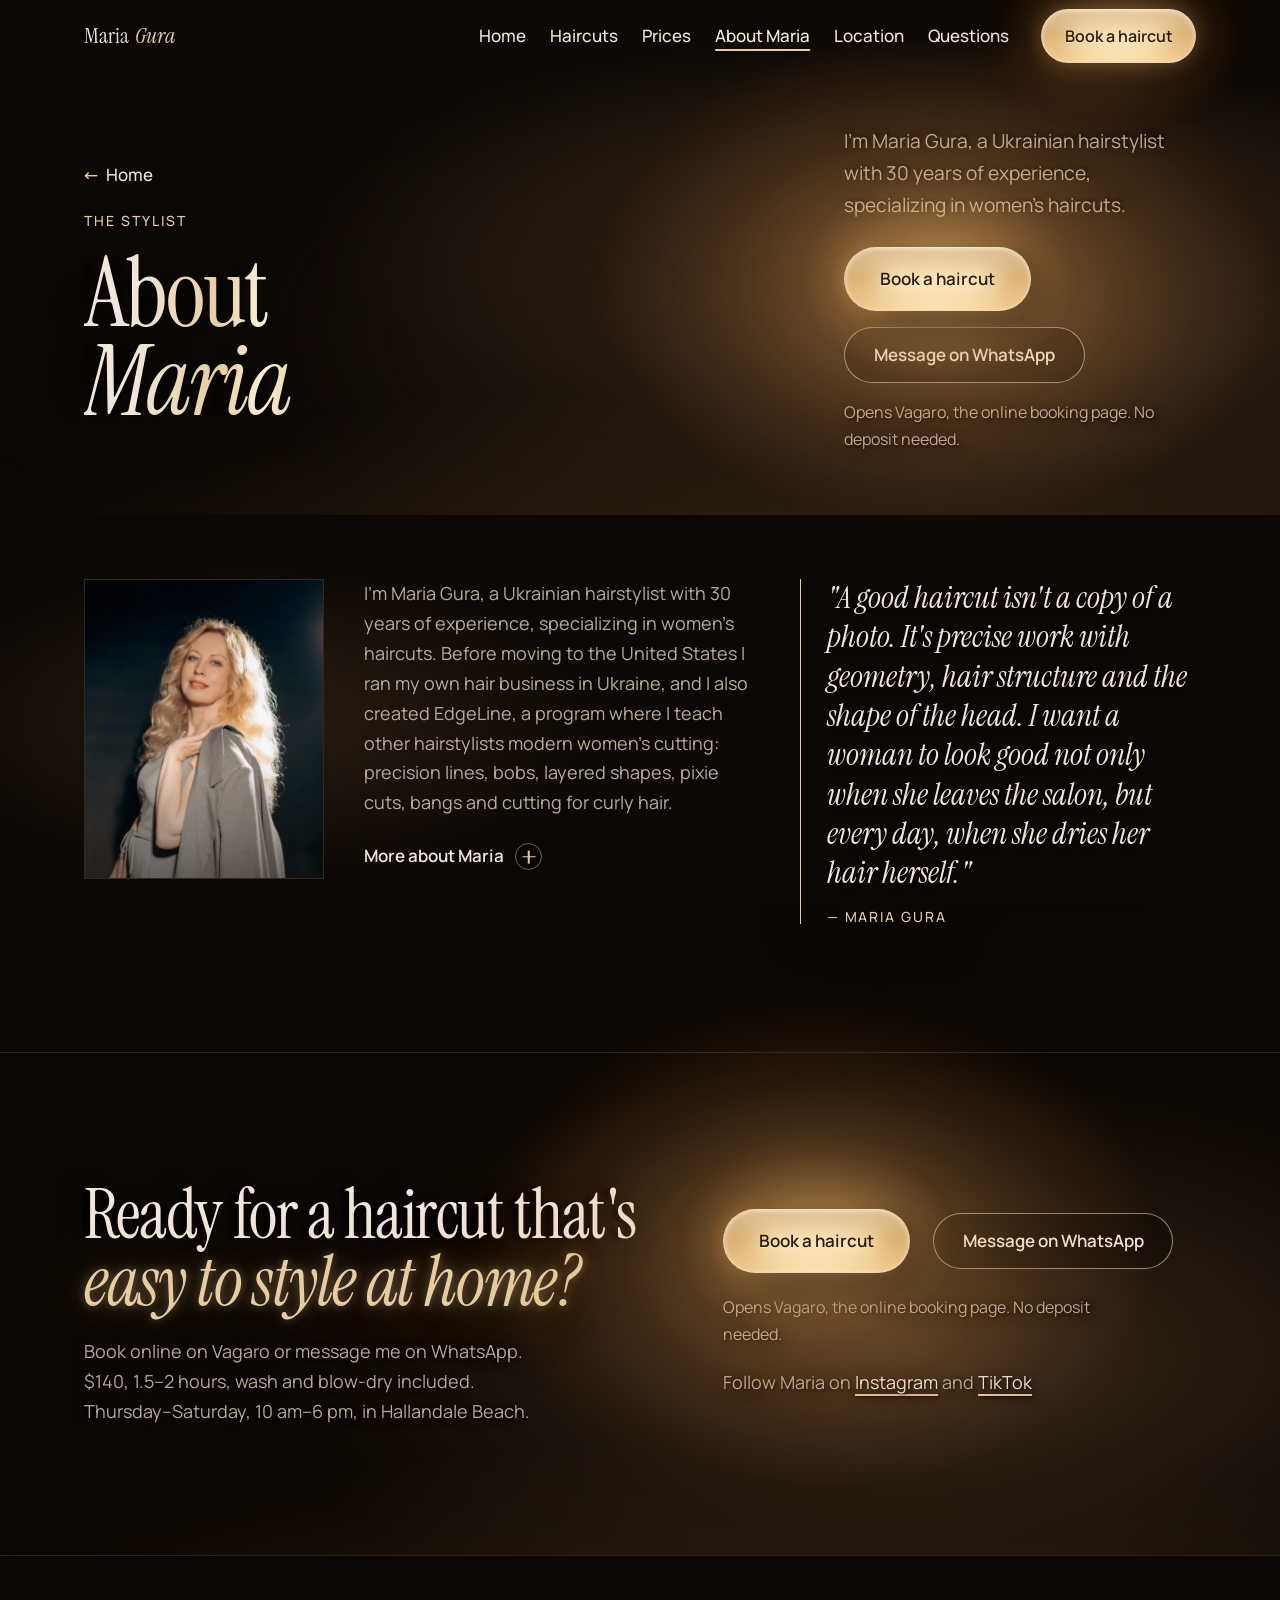
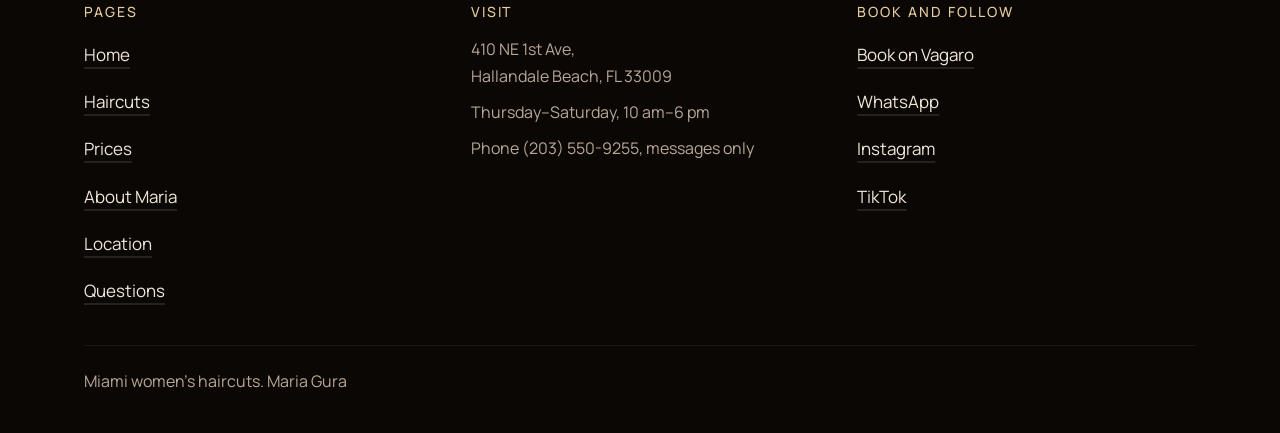
==== commit bc36c9d1: "clearer text, buttons and navigation; fold long text" ====
--- a/about/index.html
+++ b/about/index.html
@@ -30,35 +30,39 @@
 
 <div class="grain" aria-hidden="true"></div>
 
+<a class="skip" href="#content">Skip to content</a>
 <header class="top" id="top-bar">
   <div class="wrap">
-    <a class="mark" href="/">Maria <em>Gura</em></a>
-    <nav class="links" aria-label="Pages">
+    <a class="mark" href="/" aria-label="Maria Gura, home page">Maria <em>Gura</em></a>
+    <nav class="links" aria-label="Main menu">
+      <a href="/">Home</a>
       <a href="/haircuts/">Haircuts</a>
       <a href="/prices/">Prices</a>
-      <a href="/about/" aria-current="page">About</a>
+      <a href="/about/" aria-current="page">About Maria</a>
       <a href="/contact/">Location</a>
-      <a href="/faq/">FAQ</a>
+      <a href="/faq/">Questions</a>
     </nav>
     <details class="menu">
-      <summary>Menu</summary>
-      <nav aria-label="Pages">
+      <summary><svg viewBox="0 0 24 24" width="22" height="22" aria-hidden="true" focusable="false" fill="none" stroke="currentColor" stroke-width="2" stroke-linecap="round"><path class="i-open" d="M4 7h16M4 12h16M4 17h16"/><path class="i-close" d="M6 6l12 12M18 6L6 18"/></svg><span>Menu</span></summary>
+      <nav aria-label="Main menu">
+        <a href="/">Home</a>
         <a href="/haircuts/">Haircuts</a>
         <a href="/prices/">Prices</a>
-        <a href="/about/" aria-current="page">About</a>
+        <a href="/about/" aria-current="page">About Maria</a>
         <a href="/contact/">Location</a>
-        <a href="/faq/">FAQ</a>
+        <a href="/faq/">Questions</a>
       </nav>
     </details>
-    <span class="lamp small"><a class="book" href="https://www.vagaro.com/Users/BusinessWidget.aspx?enc=MMLjhIwJMcwFQhXLL7ifVDbvYZsRbhAptQzbbm7GgDcwnjyCqwp7zsIEo/Ez3HB1ZsWcmwP61o4NrvgE0phO7OywcnB5UcsrumbVtzE0nMVJLJdPSKB/vt3mfkV/UhLJYPYe6byilDAQ1V3dABpL3WQs6q6Q+Q5jC7TtFvVKQ9042T9uSpSU/9s1L0h7MzUqxbCcYFdTby5lhnulZ4Y6B5/o4Pa1DmrM/BZS9leKmcGDRkD1kLUozFzNtafPtRz0O83yVJUekiHMa2pz99QHsF57OAmX54TL8Z05iAUDZJzmD2EBjYmCaRtBg/q2FefUj9Fap5cD81SyO0qzo1R7k9bGSxKA9IU05LXuTmj4A6P05jykJHCZaH15q4DV6e3Z2PwqIHd2iHIQOXltIdB0pRliA1bKwg4LgsX4xd7e/QncTavDeUfDSOuvLIptYjuMKnPwFPrjuIFpOlv5HZ9xQg==" target="_blank" rel="noopener"><span>Book on Vagaro</span></a></span>
+    <span class="lamp small"><a class="book" href="https://www.vagaro.com/Users/BusinessWidget.aspx?enc=MMLjhIwJMcwFQhXLL7ifVDbvYZsRbhAptQzbbm7GgDcwnjyCqwp7zsIEo/Ez3HB1ZsWcmwP61o4NrvgE0phO7OywcnB5UcsrumbVtzE0nMVJLJdPSKB/vt3mfkV/UhLJYPYe6byilDAQ1V3dABpL3WQs6q6Q+Q5jC7TtFvVKQ9042T9uSpSU/9s1L0h7MzUqxbCcYFdTby5lhnulZ4Y6B5/o4Pa1DmrM/BZS9leKmcGDRkD1kLUozFzNtafPtRz0O83yVJUekiHMa2pz99QHsF57OAmX54TL8Z05iAUDZJzmD2EBjYmCaRtBg/q2FefUj9Fap5cD81SyO0qzo1R7k9bGSxKA9IU05LXuTmj4A6P05jykJHCZaH15q4DV6e3Z2PwqIHd2iHIQOXltIdB0pRliA1bKwg4LgsX4xd7e/QncTavDeUfDSOuvLIptYjuMKnPwFPrjuIFpOlv5HZ9xQg==" target="_blank" rel="noopener"><span>Book a haircut</span></a></span>
   </div>
 </header>
 
-<main id="top">
+<main id="content">
 
 <section class="stage page">
   <div class="center wrap">
     <div class="page-title">
+      <a class="back" href="/"><span aria-hidden="true">←</span> Home</a>
       <p class="eyebrow">The stylist</p>
       <h1 class="headline">
         <span>About</span>
@@ -67,9 +71,10 @@
     </div>
     <p class="lede">I'm Maria Gura, a Ukrainian hairstylist with 30 years of experience, specializing in women's haircuts.</p>
     <div class="actions">
-      <span class="lamp"><a class="book" href="https://www.vagaro.com/Users/BusinessWidget.aspx?enc=MMLjhIwJMcwFQhXLL7ifVDbvYZsRbhAptQzbbm7GgDcwnjyCqwp7zsIEo/Ez3HB1ZsWcmwP61o4NrvgE0phO7OywcnB5UcsrumbVtzE0nMVJLJdPSKB/vt3mfkV/UhLJYPYe6byilDAQ1V3dABpL3WQs6q6Q+Q5jC7TtFvVKQ9042T9uSpSU/9s1L0h7MzUqxbCcYFdTby5lhnulZ4Y6B5/o4Pa1DmrM/BZS9leKmcGDRkD1kLUozFzNtafPtRz0O83yVJUekiHMa2pz99QHsF57OAmX54TL8Z05iAUDZJzmD2EBjYmCaRtBg/q2FefUj9Fap5cD81SyO0qzo1R7k9bGSxKA9IU05LXuTmj4A6P05jykJHCZaH15q4DV6e3Z2PwqIHd2iHIQOXltIdB0pRliA1bKwg4LgsX4xd7e/QncTavDeUfDSOuvLIptYjuMKnPwFPrjuIFpOlv5HZ9xQg==" target="_blank" rel="noopener"><span>Book online on Vagaro</span></a></span>
-      <a class="quiet" href="https://wa.me/message/JENNVTPJMPMOB1" target="_blank" rel="noopener">Message on WhatsApp</a>
+      <span class="lamp"><a class="book" href="https://www.vagaro.com/Users/BusinessWidget.aspx?enc=MMLjhIwJMcwFQhXLL7ifVDbvYZsRbhAptQzbbm7GgDcwnjyCqwp7zsIEo/Ez3HB1ZsWcmwP61o4NrvgE0phO7OywcnB5UcsrumbVtzE0nMVJLJdPSKB/vt3mfkV/UhLJYPYe6byilDAQ1V3dABpL3WQs6q6Q+Q5jC7TtFvVKQ9042T9uSpSU/9s1L0h7MzUqxbCcYFdTby5lhnulZ4Y6B5/o4Pa1DmrM/BZS9leKmcGDRkD1kLUozFzNtafPtRz0O83yVJUekiHMa2pz99QHsF57OAmX54TL8Z05iAUDZJzmD2EBjYmCaRtBg/q2FefUj9Fap5cD81SyO0qzo1R7k9bGSxKA9IU05LXuTmj4A6P05jykJHCZaH15q4DV6e3Z2PwqIHd2iHIQOXltIdB0pRliA1bKwg4LgsX4xd7e/QncTavDeUfDSOuvLIptYjuMKnPwFPrjuIFpOlv5HZ9xQg==" target="_blank" rel="noopener"><span>Book a haircut</span></a></span>
+      <a class="btn-line" href="https://wa.me/message/JENNVTPJMPMOB1" target="_blank" rel="noopener">Message on WhatsApp</a>
     </div>
+    <p class="hint">Opens Vagaro, the online booking page. No deposit needed.</p>
   </div>
 </section>
 
@@ -84,8 +89,10 @@
       </figure>
       <div class="prose">
         <p>I'm Maria Gura, a Ukrainian hairstylist with 30 years of experience, specializing in women's haircuts. Before moving to the United States I ran my own hair business in Ukraine, and I also created EdgeLine, a program where I teach other hairstylists modern women's cutting: precision lines, bobs, layered shapes, pixie cuts, bangs and cutting for curly hair.</p>
+        <details class="more-text"><summary>More about Maria<span class="fold-mark" aria-hidden="true"></span></summary>
         <p>Teaching means I don't just repeat cuts. I know why each line and angle is there, so I can adapt the same haircut to different textures and head shapes.</p>
         <p>I'm an independent hairstylist: I do the consultation and the haircut myself, and all appointments are booked directly with me. I use Davines, Moroccanoil and Vitality's products, chosen by hair type. I speak English, Ukrainian and Russian, and use translation tools for other languages, so you can explain exactly what you want.</p>
+        </details>
       </div>
       <blockquote>"A good haircut isn't a copy of a photo. It's precise work with geometry, hair structure and the shape of the head. I want a woman to look good not only when she leaves the salon, but every day, when she dries her hair herself."<cite>— Maria Gura</cite></blockquote>
     </div>
@@ -100,13 +107,11 @@
     </div>
     <div>
       <div class="actions">
-        <span class="lamp"><a class="book" href="https://www.vagaro.com/Users/BusinessWidget.aspx?enc=MMLjhIwJMcwFQhXLL7ifVDbvYZsRbhAptQzbbm7GgDcwnjyCqwp7zsIEo/Ez3HB1ZsWcmwP61o4NrvgE0phO7OywcnB5UcsrumbVtzE0nMVJLJdPSKB/vt3mfkV/UhLJYPYe6byilDAQ1V3dABpL3WQs6q6Q+Q5jC7TtFvVKQ9042T9uSpSU/9s1L0h7MzUqxbCcYFdTby5lhnulZ4Y6B5/o4Pa1DmrM/BZS9leKmcGDRkD1kLUozFzNtafPtRz0O83yVJUekiHMa2pz99QHsF57OAmX54TL8Z05iAUDZJzmD2EBjYmCaRtBg/q2FefUj9Fap5cD81SyO0qzo1R7k9bGSxKA9IU05LXuTmj4A6P05jykJHCZaH15q4DV6e3Z2PwqIHd2iHIQOXltIdB0pRliA1bKwg4LgsX4xd7e/QncTavDeUfDSOuvLIptYjuMKnPwFPrjuIFpOlv5HZ9xQg==" target="_blank" rel="noopener"><span>Book on Vagaro</span></a></span>
+        <span class="lamp"><a class="book" href="https://www.vagaro.com/Users/BusinessWidget.aspx?enc=MMLjhIwJMcwFQhXLL7ifVDbvYZsRbhAptQzbbm7GgDcwnjyCqwp7zsIEo/Ez3HB1ZsWcmwP61o4NrvgE0phO7OywcnB5UcsrumbVtzE0nMVJLJdPSKB/vt3mfkV/UhLJYPYe6byilDAQ1V3dABpL3WQs6q6Q+Q5jC7TtFvVKQ9042T9uSpSU/9s1L0h7MzUqxbCcYFdTby5lhnulZ4Y6B5/o4Pa1DmrM/BZS9leKmcGDRkD1kLUozFzNtafPtRz0O83yVJUekiHMa2pz99QHsF57OAmX54TL8Z05iAUDZJzmD2EBjYmCaRtBg/q2FefUj9Fap5cD81SyO0qzo1R7k9bGSxKA9IU05LXuTmj4A6P05jykJHCZaH15q4DV6e3Z2PwqIHd2iHIQOXltIdB0pRliA1bKwg4LgsX4xd7e/QncTavDeUfDSOuvLIptYjuMKnPwFPrjuIFpOlv5HZ9xQg==" target="_blank" rel="noopener"><span>Book a haircut</span></a></span>
+        <a class="btn-line" href="https://wa.me/message/JENNVTPJMPMOB1" target="_blank" rel="noopener">Message on WhatsApp</a>
       </div>
-      <div class="links">
-        <a class="quiet" href="https://wa.me/message/JENNVTPJMPMOB1" target="_blank" rel="noopener">WhatsApp</a>
-        <a class="quiet" href="https://www.instagram.com/womens.haircut.miami/" target="_blank" rel="noopener">Instagram</a>
-        <a class="quiet" href="https://www.tiktok.com/@guramariahaircut" target="_blank" rel="noopener">TikTok</a>
-      </div>
+      <p class="hint">Opens Vagaro, the online booking page. No deposit needed.</p>
+      <p class="cta-follow">Follow Maria on <a href="https://www.instagram.com/womens.haircut.miami/" target="_blank" rel="noopener">Instagram</a> and <a href="https://www.tiktok.com/@guramariahaircut" target="_blank" rel="noopener">TikTok</a></p>
     </div>
   </div>
 </section>
@@ -114,30 +119,36 @@
 </main>
 
 <footer>
-  <div class="wrap">
-    <nav class="foot-pages" aria-label="Pages">
+  <div class="wrap foot-grid">
+    <nav class="foot-col" aria-label="Pages">
+      <p class="foot-title">Pages</p>
       <a href="/">Home</a>
       <a href="/haircuts/">Haircuts</a>
       <a href="/prices/">Prices</a>
-      <a href="/about/">About</a>
+      <a href="/about/">About Maria</a>
       <a href="/contact/">Location</a>
-      <a href="/faq/">FAQ</a>
+      <a href="/faq/">Questions</a>
     </nav>
-    <div class="foot-info">
-      <span>Miami women's haircuts. Maria Gura</span>
-      <span>410 NE 1st Ave, Hallandale Beach, FL 33009</span>
-      <span>Thu–Sat 10 am–6 pm</span>
-      <a href="https://www.vagaro.com/Users/BusinessWidget.aspx?enc=MMLjhIwJMcwFQhXLL7ifVDbvYZsRbhAptQzbbm7GgDcwnjyCqwp7zsIEo/Ez3HB1ZsWcmwP61o4NrvgE0phO7OywcnB5UcsrumbVtzE0nMVJLJdPSKB/vt3mfkV/UhLJYPYe6byilDAQ1V3dABpL3WQs6q6Q+Q5jC7TtFvVKQ9042T9uSpSU/9s1L0h7MzUqxbCcYFdTby5lhnulZ4Y6B5/o4Pa1DmrM/BZS9leKmcGDRkD1kLUozFzNtafPtRz0O83yVJUekiHMa2pz99QHsF57OAmX54TL8Z05iAUDZJzmD2EBjYmCaRtBg/q2FefUj9Fap5cD81SyO0qzo1R7k9bGSxKA9IU05LXuTmj4A6P05jykJHCZaH15q4DV6e3Z2PwqIHd2iHIQOXltIdB0pRliA1bKwg4LgsX4xd7e/QncTavDeUfDSOuvLIptYjuMKnPwFPrjuIFpOlv5HZ9xQg==" target="_blank" rel="noopener">Vagaro</a>
+    <div class="foot-col">
+      <p class="foot-title">Visit</p>
+      <p>410 NE 1st Ave,<br>Hallandale Beach, FL 33009</p>
+      <p>Thursday–Saturday, 10 am–6 pm</p>
+      <p>Phone (203) 550-9255, messages only</p>
+    </div>
+    <nav class="foot-col" aria-label="Book and follow">
+      <p class="foot-title">Book and follow</p>
+      <a href="https://www.vagaro.com/Users/BusinessWidget.aspx?enc=MMLjhIwJMcwFQhXLL7ifVDbvYZsRbhAptQzbbm7GgDcwnjyCqwp7zsIEo/Ez3HB1ZsWcmwP61o4NrvgE0phO7OywcnB5UcsrumbVtzE0nMVJLJdPSKB/vt3mfkV/UhLJYPYe6byilDAQ1V3dABpL3WQs6q6Q+Q5jC7TtFvVKQ9042T9uSpSU/9s1L0h7MzUqxbCcYFdTby5lhnulZ4Y6B5/o4Pa1DmrM/BZS9leKmcGDRkD1kLUozFzNtafPtRz0O83yVJUekiHMa2pz99QHsF57OAmX54TL8Z05iAUDZJzmD2EBjYmCaRtBg/q2FefUj9Fap5cD81SyO0qzo1R7k9bGSxKA9IU05LXuTmj4A6P05jykJHCZaH15q4DV6e3Z2PwqIHd2iHIQOXltIdB0pRliA1bKwg4LgsX4xd7e/QncTavDeUfDSOuvLIptYjuMKnPwFPrjuIFpOlv5HZ9xQg==" target="_blank" rel="noopener">Book on Vagaro</a>
       <a href="https://wa.me/message/JENNVTPJMPMOB1" target="_blank" rel="noopener">WhatsApp</a>
       <a href="https://www.instagram.com/womens.haircut.miami/" target="_blank" rel="noopener">Instagram</a>
       <a href="https://www.tiktok.com/@guramariahaircut" target="_blank" rel="noopener">TikTok</a>
-    </div>
+    </nav>
+    <p class="foot-name">Miami women's haircuts. Maria Gura</p>
   </div>
 </footer>
 
 <nav class="mbar" aria-label="Book">
-  <span class="lamp"><a class="book" href="https://www.vagaro.com/Users/BusinessWidget.aspx?enc=MMLjhIwJMcwFQhXLL7ifVDbvYZsRbhAptQzbbm7GgDcwnjyCqwp7zsIEo/Ez3HB1ZsWcmwP61o4NrvgE0phO7OywcnB5UcsrumbVtzE0nMVJLJdPSKB/vt3mfkV/UhLJYPYe6byilDAQ1V3dABpL3WQs6q6Q+Q5jC7TtFvVKQ9042T9uSpSU/9s1L0h7MzUqxbCcYFdTby5lhnulZ4Y6B5/o4Pa1DmrM/BZS9leKmcGDRkD1kLUozFzNtafPtRz0O83yVJUekiHMa2pz99QHsF57OAmX54TL8Z05iAUDZJzmD2EBjYmCaRtBg/q2FefUj9Fap5cD81SyO0qzo1R7k9bGSxKA9IU05LXuTmj4A6P05jykJHCZaH15q4DV6e3Z2PwqIHd2iHIQOXltIdB0pRliA1bKwg4LgsX4xd7e/QncTavDeUfDSOuvLIptYjuMKnPwFPrjuIFpOlv5HZ9xQg==" target="_blank" rel="noopener"><span>Book on Vagaro</span></a></span>
-  <a class="quiet" href="https://wa.me/message/JENNVTPJMPMOB1" target="_blank" rel="noopener">WhatsApp</a>
+  <span class="lamp"><a class="book" href="https://www.vagaro.com/Users/BusinessWidget.aspx?enc=MMLjhIwJMcwFQhXLL7ifVDbvYZsRbhAptQzbbm7GgDcwnjyCqwp7zsIEo/Ez3HB1ZsWcmwP61o4NrvgE0phO7OywcnB5UcsrumbVtzE0nMVJLJdPSKB/vt3mfkV/UhLJYPYe6byilDAQ1V3dABpL3WQs6q6Q+Q5jC7TtFvVKQ9042T9uSpSU/9s1L0h7MzUqxbCcYFdTby5lhnulZ4Y6B5/o4Pa1DmrM/BZS9leKmcGDRkD1kLUozFzNtafPtRz0O83yVJUekiHMa2pz99QHsF57OAmX54TL8Z05iAUDZJzmD2EBjYmCaRtBg/q2FefUj9Fap5cD81SyO0qzo1R7k9bGSxKA9IU05LXuTmj4A6P05jykJHCZaH15q4DV6e3Z2PwqIHd2iHIQOXltIdB0pRliA1bKwg4LgsX4xd7e/QncTavDeUfDSOuvLIptYjuMKnPwFPrjuIFpOlv5HZ9xQg==" target="_blank" rel="noopener"><span>Book a haircut</span></a></span>
+  <a class="btn-line" href="https://wa.me/message/JENNVTPJMPMOB1" target="_blank" rel="noopener">WhatsApp</a>
 </nav>
 
 </body>
--- a/css/style.css
+++ b/css/style.css
@@ -19,7 +19,7 @@
   --stage-2:    #120C07;   /* трохи світліша поверхня  */
   --stage-warm: #3D2C1C;   /* прогріта лампою ділянка  */
   --type:       #F0E6D9;   /* основний текст           */
-  --type-soft:  #A39281;   /* другорядний текст        */
+  --type-soft:  #B8A897;   /* другорядний текст: 8.7:1 у темряві, 5.8:1 біля лампи */
   --gloss:      #E6CCA0;   /* шампань                  */
   --gloss-hot:  #FBEED6;   /* пік відблиску            */
   --line:       rgba(240,230,217,.12);
@@ -91,8 +91,9 @@
   background:var(--stage);
   color:var(--type);
   font-family:var(--f-ui);
-  font-weight:300;
-  font-size:1.02rem;
+  font-weight:400;
+  /* 18 px на телефоні, 19 на компʼютері: читають з телефона, часто без окулярів */
+  font-size:1.125rem;
   line-height:1.66;
   -webkit-font-smoothing:antialiased;
   overflow-x:clip;
@@ -108,7 +109,7 @@
 }
 
 .wrap{width:100%;max-width:var(--wrap);margin-inline:auto;padding-inline:var(--pad)}
-.eyebrow{font-size:.74rem;font-weight:500;letter-spacing:.14em;text-transform:uppercase;color:var(--gloss)}
+.eyebrow{font-size:.875rem;font-weight:500;letter-spacing:.14em;text-transform:uppercase;color:var(--gloss)}
 .soft{color:var(--type-soft)}
 
 /* ── шапка ───────────────────────────────────────── */
@@ -123,14 +124,15 @@
   font-family:var(--f-display);
   font-size:clamp(1.15rem,2.1vw,1.4rem);
   text-decoration:none;white-space:nowrap;
+  display:inline-flex;align-items:center;gap:.28em;min-height:48px;
   text-shadow:var(--sh-text-big);
 }
 .mark em{font-style:italic;color:var(--gloss)}
-.top .links{display:flex;gap:1.6rem;margin-left:auto}
-.top nav a{font-size:.86rem;color:var(--type-soft);text-decoration:none;transition:color .5s var(--ease)}
-.top nav a:hover{color:var(--type)}
+.top .links{display:flex;gap:1.5rem;margin-left:auto}
+.top nav a{display:inline-flex;align-items:center;min-height:48px;font-size:1.0625rem;font-weight:500;color:var(--type);text-decoration:none;transition:color .5s var(--ease)}
+.top nav a:hover{color:var(--gloss-hot);text-decoration:underline;text-decoration-color:var(--gloss);text-decoration-thickness:2px;text-underline-offset:.4em}
 /* сторінка, на якій ми зараз: світла, з тонкою золотою рискою */
-.top nav a[aria-current="page"]{color:var(--type);box-shadow:inset 0 -1px 0 var(--gloss)}
+.top nav a[aria-current="page"]{color:var(--gloss-hot);text-decoration:underline;text-decoration-color:var(--gloss);text-decoration-thickness:2px;text-underline-offset:.4em}
 
 /* ── меню на вузьких екранах ─────────────────────────
    <details> відкривається й без JavaScript; main.js лише
@@ -139,24 +141,27 @@
 .menu{display:none;position:relative}
 .menu summary{
   list-style:none; cursor:pointer;
-  font-size:.86rem; color:var(--type-soft);
-  padding:.4rem 0; border-bottom:1px solid var(--line);
-  transition:color .5s var(--ease), border-color .5s var(--ease);
-}
+  display:inline-flex; align-items:center; gap:.5rem;
+  min-height:48px; padding:0 1rem;
+  font-size:1.0625rem; font-weight:500; color:var(--type);
+  border:1.5px solid rgba(240,230,217,.45); border-radius:100px;
+  transition:color .5s var(--ease), border-color .5s var(--ease), background-color .5s var(--ease);
+}
+.menu summary svg{flex:none}
+.menu .i-close,.menu[open] .i-open{display:none}
+.menu[open] .i-close{display:inline}
 .menu summary::-webkit-details-marker{display:none}
-.menu summary::after{content:"+";display:inline-block;margin-left:.45rem;color:var(--gloss);transition:transform .5s var(--ease)}
-.menu[open] summary{color:var(--type);border-color:var(--gloss)}
-.menu[open] summary::after{transform:rotate(45deg)}
+.menu summary:hover,.menu[open] summary{border-color:var(--gloss);background:rgba(61,44,28,.45)}
 .menu nav{
   position:absolute; right:0; top:calc(100% + .9rem);
-  min-width:13rem; padding:.6rem 1.4rem;
+  min-width:15rem; padding:.4rem 1.4rem;
   display:flex; flex-direction:column;
-  background:rgba(11,7,4,.97); border:1px solid var(--line);
+  background:rgba(11,7,4,.98); border:1.5px solid rgba(240,230,217,.45);
   box-shadow:0 24px 50px -20px rgba(0,0,0,.8);
 }
-.menu nav a{font:400 1.45rem/1.2 var(--f-display);color:var(--type);padding:.55rem 0;border-bottom:1px solid var(--line-2)}
+.menu nav a{min-height:56px;font:400 1.6rem/1.2 var(--f-display);color:var(--type);border-bottom:1px solid var(--line)}
 .menu nav a:last-child{border-bottom:0}
-.menu nav a[aria-current="page"]{color:var(--gloss);box-shadow:none}
+.menu nav a[aria-current="page"]{color:var(--gloss)}
 
 /* ── лампа (кнопка запису) ───────────────────────────
    Матова колба з ниткою розжарення. Дихає повільно.
@@ -176,10 +181,10 @@
 .lamp.small::before{width:340px;height:240px;opacity:.7}
 .book{
   position:relative; overflow:hidden; display:inline-block;
-  font-family:var(--f-ui); font-size:.94rem; font-weight:600;
+  font-family:var(--f-ui); font-size:1.0625rem; font-weight:600;
   color:#2B1B09; text-decoration:none; white-space:nowrap;
   border:1px solid rgba(255,238,206,.5); border-radius:100px;
-  padding:1.02rem 2.15rem; cursor:pointer;
+  min-height:56px; padding:1.05rem 2.2rem; cursor:pointer;
   background:
     linear-gradient(180deg, rgba(255,255,255,.28) 0%, rgba(255,255,255,0) 46%),
     radial-gradient(72% 150% at 50% 122%, #FFEFCF 0%, #F6D9A4 34%, #E3BB80 66%, #CDA268 100%);
@@ -208,16 +213,33 @@
 }
 .book > span{position:relative;z-index:1;text-shadow:0 1px 0 rgba(255,245,225,.55)}
 .lamp:hover .book{transform:translateY(-2px)}
-.lamp.small .book{padding:.7rem 1.4rem;font-size:.86rem}
-
-.quiet{
-  font-size:.94rem; color:var(--type-soft); text-decoration:none;
-  padding:.4rem 0; border-bottom:1px solid var(--line);
-  text-shadow:var(--sh-text);
-  transition:color .55s var(--ease), border-color .55s var(--ease);
-}
-.quiet:hover{color:var(--type);border-color:var(--gloss)}
-a:focus-visible,.book:focus-visible,summary:focus-visible{outline:2px solid var(--gloss);outline-offset:3px}
+.lamp.small .book{min-height:48px;padding:.78rem 1.4rem;font-size:1rem}
+
+/* друга дія поруч із лампою: обведена кнопка, а не тихе посилання —
+   щоб було видно, що на неї теж можна натиснути */
+.btn-line{
+  display:inline-flex; align-items:center; justify-content:center;
+  min-height:56px; padding:0 1.8rem;
+  font-size:1.0625rem; font-weight:600; line-height:1.2;
+  color:var(--type); text-decoration:none; text-align:center;
+  border:1.5px solid rgba(240,230,217,.55); border-radius:100px;
+  background:rgba(11,7,4,.35);
+  transition:border-color .5s var(--ease), background-color .5s var(--ease), color .5s var(--ease);
+}
+.btn-line:hover{border-color:var(--gloss);background:rgba(61,44,28,.5);color:var(--gloss-hot)}
+.hint{margin-top:1rem;font-size:1rem;color:var(--type-soft);text-shadow:var(--sh-text)}
+a:focus-visible,.book:focus-visible,summary:focus-visible{outline:3px solid var(--gloss-hot);outline-offset:3px}
+
+/* для тих, хто ходить клавіатурою: перше натискання Tab показує цей перехід */
+.skip{position:absolute;left:1rem;top:-4rem;z-index:60;padding:.8rem 1.2rem;background:var(--gloss);color:#2B1B09;font-weight:600;text-decoration:none;border-radius:100px}
+.skip:focus{top:1rem}
+
+/* посилання в тексті: видно, що це посилання */
+.lede a,.cut a,.book-grid a,.loc-phone a,.cta-follow a,.teaser .more,td.price a{
+  color:var(--type); text-decoration:underline; text-decoration-color:var(--gloss);
+  text-decoration-thickness:1.5px; text-underline-offset:.3em; border:0;
+}
+.lede a:hover,.cut a:hover,.book-grid a:hover,.loc-phone a:hover,.cta-follow a:hover,.teaser:hover .more,td.price a:hover{color:var(--gloss-hot);text-decoration-thickness:2px}
 
 /* ── кімната (перший екран) ──────────────────────── */
 .stage{
@@ -266,7 +288,7 @@
   opacity:0; animation:settle 1.5s var(--ease) .78s forwards;
 }
 .lede{
-  max-width:44ch; font-size:clamp(.98rem,1.7vw,1.06rem); line-height:1.66;
+  max-width:44ch; font-size:clamp(1.125rem,1.7vw,1.2rem); line-height:1.66;
   color:var(--type-soft); margin-bottom:clamp(1.9rem,4vh,2.6rem);
   text-shadow:var(--sh-text-big);
   opacity:0; animation:settle 1.5s var(--ease) .88s forwards;
@@ -276,7 +298,7 @@
   display:flex; flex-wrap:wrap; gap:.4rem 1.6rem;
   padding-block:clamp(1.2rem,3vh,1.8rem) clamp(1.5rem,3.4vw,3rem);
   border-top:1px solid var(--line);
-  font-size:.85rem; color:var(--type-soft);
+  font-size:1rem; color:var(--type-soft);
   text-shadow:var(--sh-text-big);
   opacity:0; animation:settle 1.5s var(--ease) 1.32s forwards;
 }
@@ -317,11 +339,11 @@
   text-shadow:0 0 40px rgba(230,204,160,.25), var(--sh-text-big);
 }
 .price-big .num sup{font-size:.4em;vertical-align:.9em;margin-right:.08em}
-.price-big p{margin-top:1rem;font-size:.92rem;color:var(--type-soft)}
+.price-big p{margin-top:1rem;font-size:1rem;color:var(--type-soft)}
 .facts dl{display:grid;grid-template-columns:repeat(3,1fr)}
 .facts dl > div{padding:1.4rem 1.6rem;border-left:1px solid var(--line-2);border-bottom:1px solid var(--line-2)}
-.facts dt{font-size:.7rem;font-weight:500;letter-spacing:.14em;text-transform:uppercase;color:var(--gloss);margin-bottom:.45rem}
-.facts dd{font-size:.94rem;line-height:1.5}
+.facts dt{font-size:.875rem;font-weight:500;letter-spacing:.14em;text-transform:uppercase;color:var(--gloss);margin-bottom:.45rem}
+.facts dd{font-size:1.0625rem;line-height:1.5}
 .facts dd span{color:var(--type-soft)}
 
 /* процес */
@@ -341,13 +363,12 @@
 .cut{padding:2rem 2rem 2.4rem 0;border-bottom:1px solid var(--line)}
 .cut:not(:nth-child(3n+1)){padding-left:2rem;border-left:1px solid var(--line)}
 .cut h3{font:400 clamp(1.55rem,2.2vw,1.9rem)/1.1 var(--f-display);margin-bottom:.7rem;filter:var(--sh-head)}
-.cut p{font-size:.95rem;color:var(--type-soft)}
-.cut a{color:var(--gloss);text-decoration:none;border-bottom:1px solid rgba(230,204,160,.35)}
+.cut p{font-size:1.0625rem;color:var(--type-soft)}
 
 /* типи волосся */
 .types{display:grid;grid-template-columns:1fr 1fr;gap:0 3rem}
 .type{padding:1.5rem 0;border-top:1px solid var(--line)}
-.type h3{font-size:.74rem;font-weight:500;letter-spacing:.14em;text-transform:uppercase;color:var(--gloss);margin-bottom:.6rem}
+.type h3{font-size:.875rem;font-weight:500;letter-spacing:.14em;text-transform:uppercase;color:var(--gloss);margin-bottom:.6rem}
 .type p{color:var(--type-soft)}
 .type.wide{grid-column:1/-1;margin-top:1rem;padding:1.8rem 2rem;border:1px solid var(--line);background:rgba(61,44,28,.22)}
 
@@ -355,7 +376,7 @@
 .cases{display:grid;grid-template-columns:repeat(3,1fr);gap:1.2rem}
 .case{padding:1.8rem;border:1px solid var(--line);background:var(--stage-2)}
 .case h3{font:italic 400 1.55rem/1.15 var(--f-display);margin-bottom:.7rem}
-.case p{font-size:.95rem;color:var(--type-soft)}
+.case p{font-size:1.0625rem;color:var(--type-soft)}
 
 .fixes{columns:2;column-gap:2.5rem;margin:1.2rem 0 1.6rem;list-style:none}
 .fixes li{break-inside:avoid;padding:.65rem 0 .65rem 1.4rem;border-bottom:1px solid var(--line-2);position:relative;color:var(--type)}
@@ -363,14 +384,14 @@
 
 /* таблиці */
 table{width:100%;border-collapse:collapse}
-th{font-size:.7rem;font-weight:500;letter-spacing:.14em;text-transform:uppercase;color:var(--gloss);text-align:left;padding:0 1rem .8rem 0;border-bottom:1px solid var(--line)}
+th{font-size:.875rem;font-weight:500;letter-spacing:.14em;text-transform:uppercase;color:var(--gloss);text-align:left;padding:0 1rem .8rem 0;border-bottom:1px solid var(--line)}
 td{padding:1.2rem 1rem 1.2rem 0;border-bottom:1px solid var(--line-2);vertical-align:top}
 td.svc{font:400 1.6rem/1.15 var(--f-display)}
 td.price{font:400 1.8rem/1 var(--f-display);color:var(--gloss);white-space:nowrap}
-td.price a{font:400 .9rem/1.4 var(--f-ui);color:var(--gloss)}
-td.time{white-space:nowrap;color:var(--type-soft);font-size:.92rem}
-td.note{color:var(--type-soft);font-size:.94rem}
-.fine{margin-top:1.1rem;font-size:.92rem;color:var(--type-soft)}
+td.price a{font:400 1rem/1.4 var(--f-ui)}
+td.time{white-space:nowrap;color:var(--type-soft);font-size:1rem}
+td.note{color:var(--type-soft);font-size:1.0625rem}
+.fine{margin-top:1.1rem;font-size:1rem;color:var(--type-soft)}
 .refresh td{padding:.85rem 1rem .85rem 0}
 .refresh td:first-child{font:400 1.4rem/1.2 var(--f-display)}
 .refresh td:last-child{color:var(--type-soft)}
@@ -396,7 +417,7 @@
   border-left:1px solid var(--gloss); padding-left:1.6rem;
   filter:var(--sh-head);
 }
-blockquote cite{display:block;margin-top:1rem;font:500 .74rem/1 var(--f-ui);letter-spacing:.14em;text-transform:uppercase;color:var(--gloss);font-style:normal}
+blockquote cite{display:block;margin-top:1rem;font:500 .875rem/1 var(--f-ui);letter-spacing:.14em;text-transform:uppercase;color:var(--gloss);font-style:normal}
 
 /* адреса */
 .loc{display:grid;grid-template-columns:1fr 1fr;border:1px solid var(--line)}
@@ -406,21 +427,18 @@
 .loc ul{list-style:none}
 .loc li{padding:.6rem 0;border-bottom:1px solid var(--line-2);color:var(--type-soft)}
 .loc li b{color:var(--type)}
-.loc .quiet{display:inline-block;margin-top:1.4rem}
+.loc .btn-line{margin-top:1.4rem}
 /* телефон — для довідки, не для дзвінків: дрібно й тихо, щоб
    погляд ішов до Vagaro й WhatsApp, а не до номера */
-.loc-phone{margin-top:1.6rem;font-size:.82rem;line-height:1.55;color:var(--type-soft);opacity:.8;max-width:38ch}
+.loc-phone{margin-top:1.6rem;font-size:1rem;line-height:1.55;color:var(--type-soft);max-width:38ch}
 .loc-phone .nowrap{white-space:nowrap;color:var(--type)}
-.loc-phone a{color:inherit;text-decoration:none;border-bottom:1px solid var(--line);transition:color .5s var(--ease),border-color .5s var(--ease)}
-.loc-phone a:hover{color:var(--type);border-color:var(--gloss)}
 
 /* запис */
 .book-grid{display:grid;grid-template-columns:repeat(4,1fr);border-top:1px solid var(--line)}
 .book-grid > div{padding:1.6rem 1.6rem 2rem 0}
 .book-grid > div+div{padding-left:1.6rem;border-left:1px solid var(--line)}
 .book-grid h3{font:400 1.6rem/1.1 var(--f-display);margin-bottom:.6rem}
-.book-grid p{font-size:.95rem;color:var(--type-soft)}
-.book-grid a{color:var(--gloss)}
+.book-grid p{font-size:1.0625rem;color:var(--type-soft)}
 
 /* FAQ */
 .faq details{border-bottom:1px solid var(--line)}
@@ -454,19 +472,68 @@
 .cta h2 em{color:var(--gloss);text-shadow:var(--glow-word), var(--sh-glow-text)}
 .cta p{margin-top:1.3rem;max-width:42ch;color:var(--type-soft);text-shadow:var(--sh-text)}
 .cta .actions{opacity:1;animation:none;gap:1.4rem}
-.cta .links{display:flex;gap:1.4rem;flex-wrap:wrap;margin-top:1.6rem}
-
-footer{border-top:1px solid var(--line);padding:1.6rem 0 2rem;font-size:.84rem;color:var(--type-soft)}
-footer .wrap{display:grid;gap:1rem}
-.foot-pages,.foot-info{display:flex;flex-wrap:wrap;gap:.5rem 1.6rem}
-.foot-pages a{font-size:.92rem}
-footer a{color:var(--type);text-decoration:none;border-bottom:1px solid var(--line)}
+.cta-follow{margin-top:1.4rem;color:var(--type-soft)}
+
+footer{border-top:1px solid var(--line);padding:2.6rem 0 2.4rem;font-size:1rem;color:var(--type-soft)}
+.foot-grid{display:grid;grid-template-columns:repeat(3,minmax(0,1fr));gap:2rem 3rem}
+.foot-col{display:flex;flex-direction:column;align-items:flex-start;gap:.2rem}
+.foot-col p{margin:.2rem 0}
+.foot-title{font-size:.875rem;font-weight:500;letter-spacing:.14em;text-transform:uppercase;color:var(--gloss);margin-bottom:.4rem!important}
+.foot-col a{display:inline-flex;align-items:center;min-height:44px;font-size:1.0625rem}
+.foot-name{grid-column:1/-1;padding-top:1.4rem;border-top:1px solid var(--line-2);font-size:1rem}
+footer a{color:var(--type);text-decoration:underline;text-decoration-color:var(--line);text-decoration-thickness:1.5px;text-underline-offset:.35em}
+footer a:hover{text-decoration-color:var(--gloss)}
 
 /* те, що раніше стояло в атрибутах style="" — CSP не пускає inline-стилі */
 .price-label{margin:0 0 .8rem}
 .facts dl > .span-2{grid-column:span 2}
 .loc .parking{margin-top:.6rem}
 .loc-intro{margin-bottom:.8rem}
+
+/* ── текст, що розгортається ─────────────────────────
+   Довгі пояснення сховані в <details>: заголовок і перші
+   рядки видно, решта відкривається натисканням. Текст
+   лишається в HTML — пошуковики його читають, а пошук по
+   сторінці в браузері сам відкриває потрібний блок.
+   Значок «+» той самий, що в запитаннях: його вже знають.
+   ─────────────────────────────────────────────────── */
+.fold > summary,.more-text > summary{list-style:none;cursor:pointer}
+.fold > summary::-webkit-details-marker,.more-text > summary::-webkit-details-marker{display:none}
+.fold-mark{
+  position:relative; flex:none; width:2rem; height:2rem;
+  border:1.5px solid rgba(240,230,217,.4); border-radius:50%;
+  transition:transform .5s var(--ease), border-color .5s var(--ease);
+}
+.fold-mark::before,.fold-mark::after{
+  content:""; position:absolute; left:50%; top:50%;
+  width:.8rem; height:1.5px; background:var(--gloss);
+  transform:translate(-50%,-50%);
+}
+.fold-mark::after{transform:translate(-50%,-50%) rotate(90deg)}
+details[open] > summary .fold-mark{transform:rotate(45deg);border-color:var(--gloss)}
+summary:hover .fold-mark{border-color:var(--gloss)}
+
+/* заголовок, що відкриває свій абзац */
+.fold > summary{display:flex;align-items:center;justify-content:space-between;gap:1rem;min-height:48px}
+.fold > summary h3{margin:0}
+.fold > summary:hover h3{color:var(--gloss-hot)}
+.fold > p{margin-top:.6rem}
+.process .fold > summary h3{margin-bottom:0}
+.process li{padding-bottom:1.4rem}
+.process li::before{top:1.35rem}
+.type.fold > summary h3{font-size:1rem}
+
+/* «читати далі» під першим абзацом */
+.more-text{margin-top:.9rem}
+.more-text > summary{
+  display:inline-flex; align-items:center; gap:.7rem; min-height:48px;
+  font-size:1.0625rem; font-weight:600; color:var(--type);
+}
+.more-text > summary:hover{color:var(--gloss-hot)}
+.more-text > summary .fold-mark{width:1.7rem;height:1.7rem}
+.more-text[open] > summary{margin-bottom:.4rem}
+.more-text > p + p{margin-top:1rem}
+.lede > p{margin:0}
 
 /* ── внутрішні сторінки ──────────────────────────────
    Та сама кімната з лампою, що й на головній, тільки нижча:
@@ -474,11 +541,14 @@
    переваг унизу. Тіні рахуються від цієї лампи так само.
    ─────────────────────────────────────────────────── */
 .stage.page{min-height:auto}
-.stage.page .center{padding-block:clamp(3.5rem,10vh,6.5rem) clamp(2.5rem,7vh,4.5rem)}
+.stage.page .center{padding-block:clamp(1.25rem,6vh,6.5rem) clamp(2.5rem,7vh,4.5rem)}
 .stage.page .headline{font-size:clamp(2.6rem,8vw,6rem)}
+.back{display:inline-flex;align-items:center;gap:.5rem;min-height:48px;margin-bottom:.6rem;font-size:1.0625rem;font-weight:500;color:var(--type);text-decoration:none}
+.back span{color:var(--gloss);transition:transform .5s var(--ease)}
+.back:hover{text-decoration:underline;text-decoration-color:var(--gloss);text-underline-offset:.35em}
+.back:hover span{transform:translateX(-3px)}
 .page-title .eyebrow{margin-bottom:1.1rem;opacity:0;animation:settle 1.5s var(--ease) .3s forwards}
 .stage.page + section.s{padding-top:clamp(2rem,5vw,4rem)}
-.lede a{color:var(--type);text-decoration:none;border-bottom:1px solid var(--gloss)}
 
 /* ── анонси на головній ──────────────────────────────
    Кожна картка — короткий вхід на свою сторінку.
@@ -493,8 +563,8 @@
 .teaser:not(:nth-child(3n+1)){padding-left:2rem;border-left:1px solid var(--line)}
 .teaser h3{font:400 clamp(1.55rem,2.2vw,1.9rem)/1.1 var(--f-display);text-shadow:var(--sh-head-text)}
 .teaser h3 em{color:var(--gloss);text-shadow:var(--glow-word), var(--sh-glow-text)}
-.teaser p:not(.eyebrow){font-size:.95rem;color:var(--type-soft);flex:1}
-.teaser .more{font-size:.86rem;color:var(--type-soft);transition:color .5s var(--ease)}
+.teaser p:not(.eyebrow){font-size:1.0625rem;color:var(--type-soft);flex:1}
+.teaser .more{align-self:flex-start;font-size:1.0625rem;font-weight:600;transition:color .5s var(--ease)}
 .teaser .more::after{content:"→";display:inline-block;margin-left:.45rem;color:var(--gloss);transition:transform .5s var(--ease)}
 .teaser:hover{background:rgba(61,44,28,.18)}
 .teaser:hover .more{color:var(--type)}
@@ -533,13 +603,14 @@
     align-items:center; justify-content:space-between;
   }
   .headline{
-    grid-column:1; grid-row:1 / span 2; margin-bottom:0;
+    grid-column:1; grid-row:1 / span 3; margin-bottom:0;
     font-size:clamp(3.2rem,7vw,8.4rem);
   }
   .lede{grid-column:2;grid-row:1;align-self:end;max-width:100%;margin-bottom:1.6rem}
-  .page-title{grid-column:1;grid-row:1 / span 2;align-self:center}
+  .page-title{grid-column:1;grid-row:1 / span 3;align-self:center}
   .page-title .headline{margin-bottom:0}
-  .actions{grid-column:2;grid-row:2;align-self:start;gap:1.3rem}
+  .actions{grid-column:2;grid-row:2;align-self:start;gap:1rem}
+  .center > .hint{grid-column:2;grid-row:3;align-self:start}
   .stage::before{
     background:
       radial-gradient(80% 78% at 76% 64%, var(--stage-warm) 0%, rgba(45,32,20,.5) 40%, transparent 72%),
@@ -550,10 +621,14 @@
   .stage::after{background:radial-gradient(132% 104% at 66% 60%, transparent 44%, rgba(0,0,0,.58) 100%)}
 }
 
-@media (max-width:999px){
+@media (max-width:1179px){
   .top .links{display:none}
   .menu{display:block;margin-left:auto}
   .top .lamp{margin-left:0}
+}
+
+@media (max-width:999px){
+  .foot-grid{grid-template-columns:1fr 1fr}
   .teasers{grid-template-columns:1fr 1fr}
   .teaser,.teaser:not(:nth-child(3n+1)){padding:1.6rem 1.4rem 2rem 0;border-left:0}
   .teaser:nth-child(2n){padding-left:1.4rem;border-left:1px solid var(--line)}
@@ -578,6 +653,8 @@
   .actions{gap:1.25rem}
   .center .lamp{flex:1 1 auto}
   .center .book{width:100%;text-align:center}
+  .actions .btn-line{flex:1 1 100%}
+  .foot-grid{grid-template-columns:1fr}
   .facts dl,.cuts,.cases,.book-grid,.types{grid-template-columns:1fr}
   .facts dl > div{border-left:0!important;padding-left:0}
   .facts dl > .span-2{grid-column:auto}
@@ -600,4 +677,7 @@
   }
   .mbar .lamp::before{width:300px;height:160px;opacity:.6}
   .mbar .book{width:100%;text-align:center;padding:.85rem 1rem}
-}
+  .mbar .btn-line{min-height:52px;padding:0 1.1rem}
+  .mbar{transition:transform .5s var(--ease)}
+  .mbar-auto .mbar:not(.on){transform:translateY(110%)}
+}
